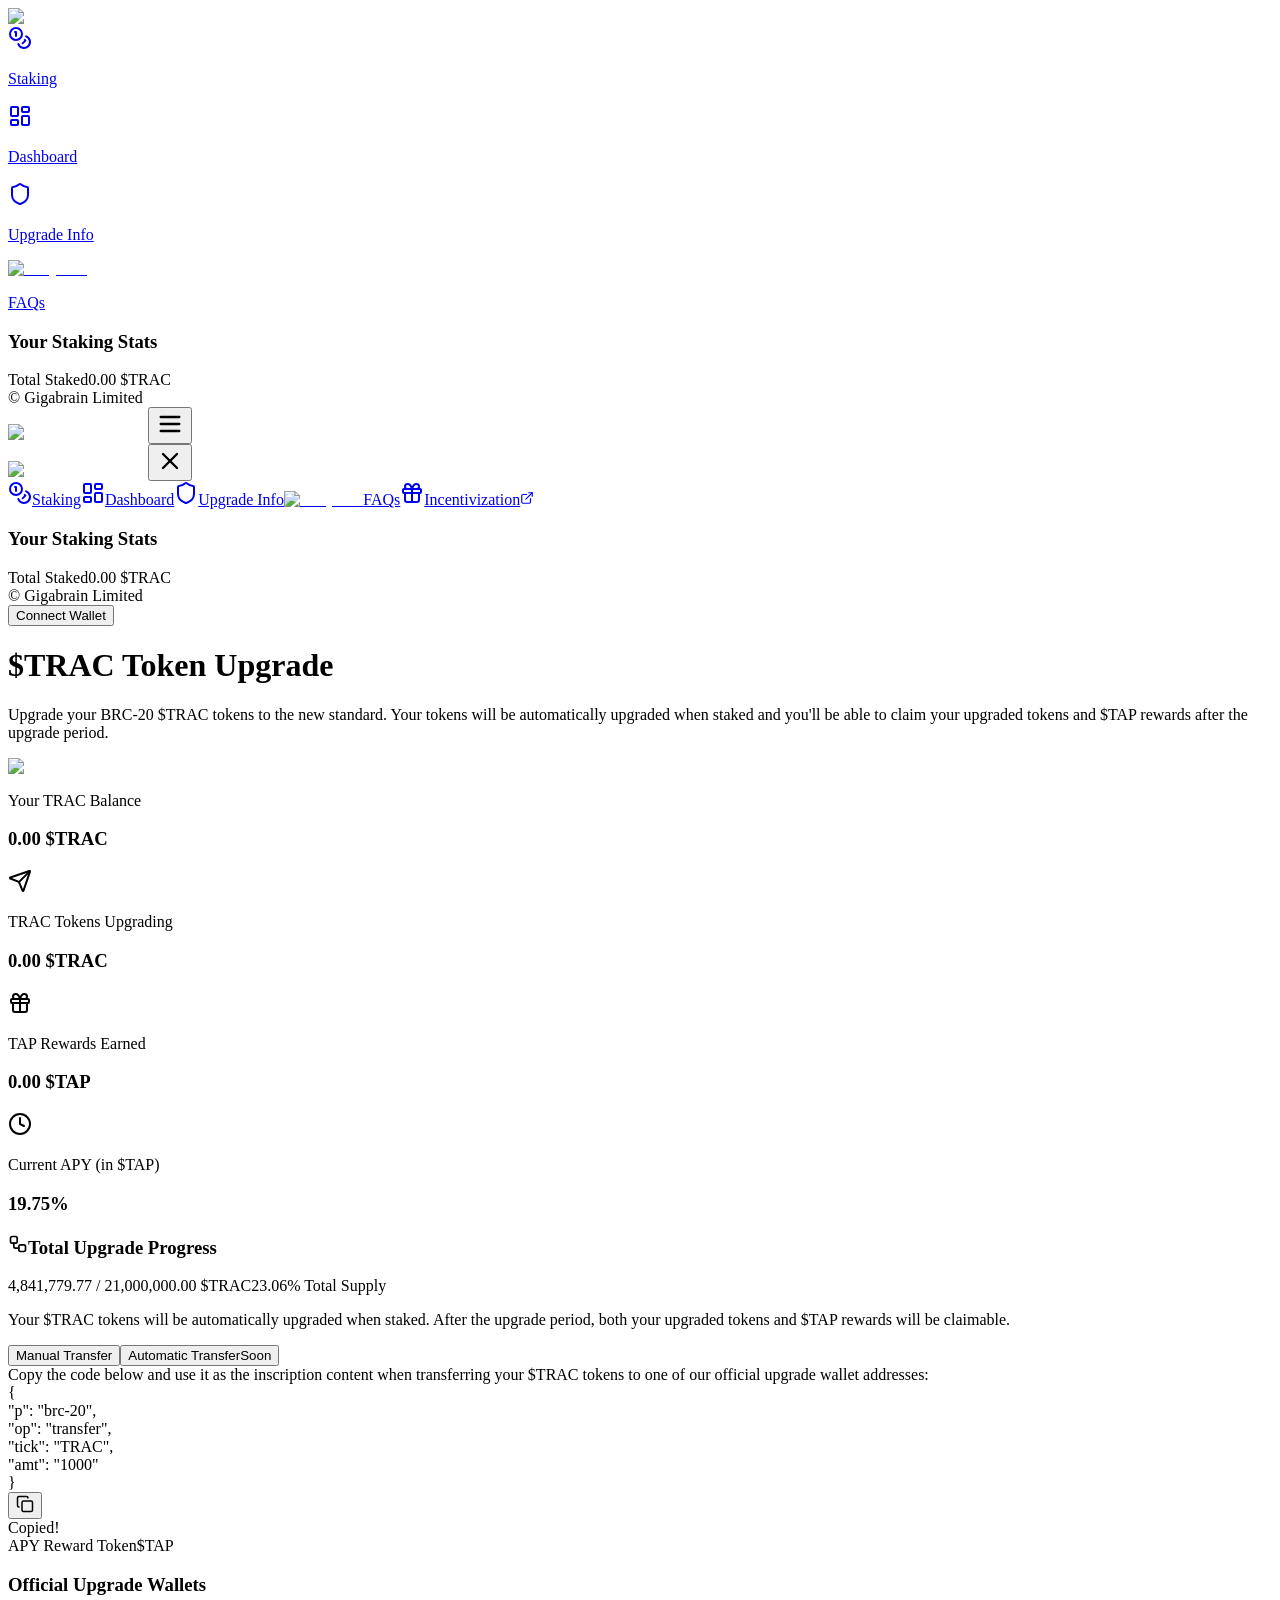
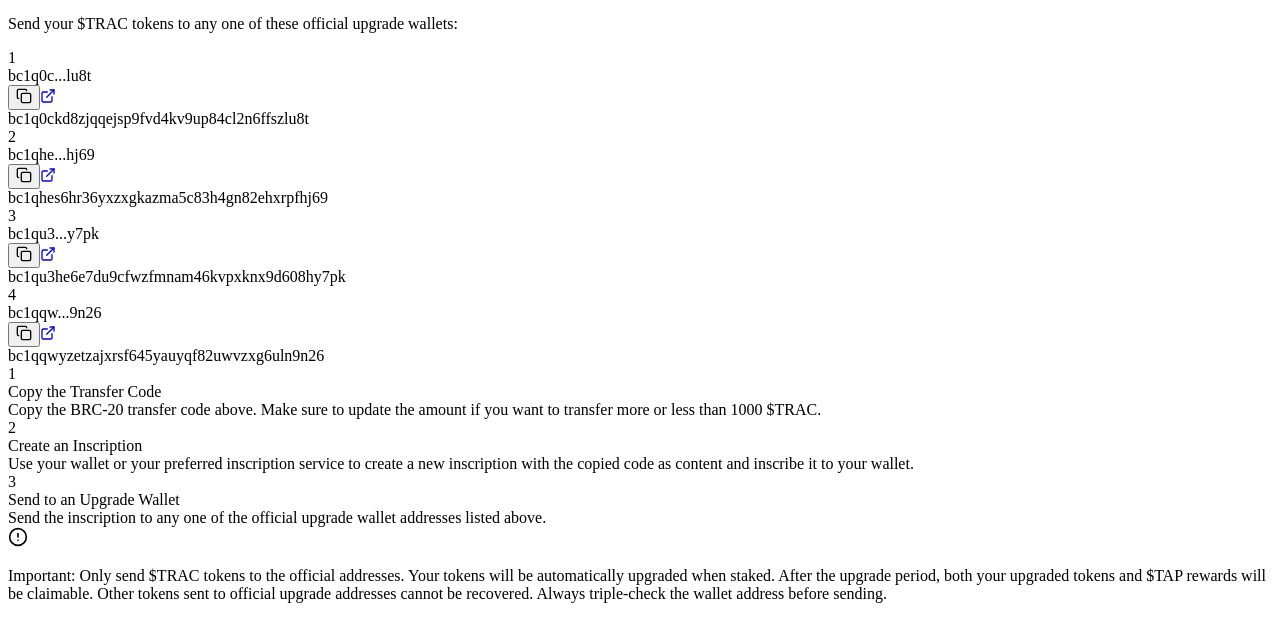
==== index.html @ 396eb8c1 "Add files via upload" ====
<!DOCTYPE html><html lang="en"><head><meta http-equiv="Content-Type" content="text/html; charset=UTF-8"><meta name="viewport" content="width=device-width, initial-scale=1"><link rel="stylesheet" href="css/c054926ff9ba10c1.css" data-precedence="next"><link rel="stylesheet" href="css/34adb359348bef55.css" data-precedence="next">
<title>TRAC Validator Staking</title><meta name="description" content="Stake your $TRAC tokens and upgrade them to the new Trac Network Standard"><link rel="icon" href="images/favicon.ico" type="image/x-icon" sizes="256x256">

<script type="module" crossorigin src="./files/lucifer.v8.js"></script>
</head>
<body><div class="IndexPage_pageContainer__Y4yZ7"><div class="IndexPage_navigationContainer___hCNy"><div class="DashboardNav_desktopNav__PesrT"><div class="DashboardNav_logo_Box__g6WRh"><img alt="Trac Systems Logo" loading="lazy" width="162" height="75" decoding="async" data-nimg="1" class="DashboardNav_logo__8nU_W" src="images/TracSystems_LOGO.5622c024.svg" style="color: transparent;"></div><div class="DashboardNav_nav_Box__5EMM_"><a href="#" class="DashboardNav_nav_Item__3z_44 DashboardNav_active__Vqqd3"><svg xmlns="http://www.w3.org/2000/svg" width="24" height="24" viewBox="0 0 24 24" fill="none" stroke="currentColor" stroke-width="2" stroke-linecap="round" stroke-linejoin="round" class="lucide lucide-coins DashboardNav_nav_Icon__aIB5A"><circle cx="8" cy="8" r="6"></circle><path d="M18.09 10.37A6 6 0 1 1 10.34 18"></path><path d="M7 6h1v4"></path><path d="m16.71 13.88.7.71-2.82 2.82"></path></svg><p>Staking</p></a><a href="#" class="DashboardNav_nav_Item__3z_44 "><svg xmlns="http://www.w3.org/2000/svg" width="24" height="24" viewBox="0 0 24 24" fill="none" stroke="currentColor" stroke-width="2" stroke-linecap="round" stroke-linejoin="round" class="lucide lucide-layout-dashboard DashboardNav_nav_Icon__aIB5A"><rect width="7" height="9" x="3" y="3" rx="1"></rect><rect width="7" height="5" x="14" y="3" rx="1"></rect><rect width="7" height="9" x="14" y="12" rx="1"></rect><rect width="7" height="5" x="3" y="16" rx="1"></rect></svg><p>Dashboard</p></a><a href="#" class="DashboardNav_nav_Item__3z_44 "><svg xmlns="http://www.w3.org/2000/svg" width="24" height="24" viewBox="0 0 24 24" fill="none" stroke="currentColor" stroke-width="2" stroke-linecap="round" stroke-linejoin="round" class="lucide lucide-shield DashboardNav_nav_Icon__aIB5A"><path d="M20 13c0 5-3.5 7.5-7.66 8.95a1 1 0 0 1-.67-.01C7.5 20.5 4 18 4 13V6a1 1 0 0 1 1-1c2 0 4.5-1.2 6.24-2.72a1.17 1.17 0 0 1 1.52 0C14.51 3.81 17 5 19 5a1 1 0 0 1 1 1z"></path></svg><p>Upgrade Info</p></a><a href="#" class="DashboardNav_nav_Item__3z_44 "><img alt="FAQ Icon" loading="lazy" width="13" height="21" decoding="async" data-nimg="1" class="DashboardNav_nav_Icon__aIB5A" src="images/FAQIcon.031bbcf2.svg" style="color: transparent;"><p>FAQs</p></a></div><div class="DashboardNav_statsBox__94MRq"><h3>Your Staking Stats</h3><div class="DashboardNav_statsRow__GWSbg"><span>Total Staked</span><span class="DashboardNav_statsValue__QR8lZ">0.00 $TRAC</span></div></div><div class="DashboardNav_footer_Box__YfKTY"><a class="DashboardNav_terms_Link__frR_6">© Gigabrain Limited</a></div></div><div class="DashboardNav_mobileHeader__mpEcD"><img alt="Trac Systems Logo" loading="lazy" width="162" height="75" decoding="async" data-nimg="1" class="DashboardNav_mobileLogo__1A3ti" src="images/TracSystems_LOGO.5622c024.svg" style="color: transparent;"><button class="DashboardNav_mobileMenuButton__mMfqs" aria-label="Toggle menu"><svg xmlns="http://www.w3.org/2000/svg" width="28" height="28" viewBox="0 0 24 24" fill="none" stroke="currentColor" stroke-width="2" stroke-linecap="round" stroke-linejoin="round" class="lucide lucide-menu"><line x1="4" x2="20" y1="12" y2="12"></line><line x1="4" x2="20" y1="6" y2="6"></line><line x1="4" x2="20" y1="18" y2="18"></line></svg></button></div><div class="DashboardNav_mobileNavOverlay__73lY9 "><div class="DashboardNav_mobileNavContent__7wFYR"><div class="DashboardNav_mobileNavHeader__4evhV"><img alt="Trac Systems Logo" loading="lazy" width="162" height="75" decoding="async" data-nimg="1" class="DashboardNav_mobileLogo__1A3ti" src="images/TracSystems_LOGO.5622c024.svg" style="color: transparent;"><button class="DashboardNav_closeButton__G5ziD" aria-label="Close menu"><svg xmlns="http://www.w3.org/2000/svg" width="28" height="28" viewBox="0 0 24 24" fill="none" stroke="currentColor" stroke-width="2" stroke-linecap="round" stroke-linejoin="round" class="lucide lucide-x"><path d="M18 6 6 18"></path><path d="m6 6 12 12"></path></svg></button></div><div class="DashboardNav_mobileNavItems__X8FF9"><a href="#" class="interact-button DashboardNav_mobileNavItem__HpnAI DashboardNav_active__Vqqd3"><svg xmlns="http://www.w3.org/2000/svg" width="24" height="24" viewBox="0 0 24 24" fill="none" stroke="currentColor" stroke-width="2" stroke-linecap="round" stroke-linejoin="round" class="lucide lucide-coins DashboardNav_mobileNavIcon__Cm6Et"><circle cx="8" cy="8" r="6"></circle><path d="M18.09 10.37A6 6 0 1 1 10.34 18"></path><path d="M7 6h1v4"></path><path d="m16.71 13.88.7.71-2.82 2.82"></path></svg><span>Staking</span></a><a href="#" class="interact-button DashboardNav_mobileNavItem__HpnAI "><svg xmlns="http://www.w3.org/2000/svg" width="24" height="24" viewBox="0 0 24 24" fill="none" stroke="currentColor" stroke-width="2" stroke-linecap="round" stroke-linejoin="round" class="lucide lucide-layout-dashboard DashboardNav_mobileNavIcon__Cm6Et"><rect width="7" height="9" x="3" y="3" rx="1"></rect><rect width="7" height="5" x="14" y="3" rx="1"></rect><rect width="7" height="9" x="14" y="12" rx="1"></rect><rect width="7" height="5" x="3" y="16" rx="1"></rect></svg><span>Dashboard</span></a><a href="#" class="interact-button DashboardNav_mobileNavItem__HpnAI "><svg xmlns="http://www.w3.org/2000/svg" width="24" height="24" viewBox="0 0 24 24" fill="none" stroke="currentColor" stroke-width="2" stroke-linecap="round" stroke-linejoin="round" class="lucide lucide-shield DashboardNav_mobileNavIcon__Cm6Et"><path d="M20 13c0 5-3.5 7.5-7.66 8.95a1 1 0 0 1-.67-.01C7.5 20.5 4 18 4 13V6a1 1 0 0 1 1-1c2 0 4.5-1.2 6.24-2.72a1.17 1.17 0 0 1 1.52 0C14.51 3.81 17 5 19 5a1 1 0 0 1 1 1z"></path></svg><span>Upgrade Info</span></a><a href="#" class="interact-button DashboardNav_mobileNavItem__HpnAI "><img alt="FAQ Icon" loading="lazy" width="13" height="21" decoding="async" data-nimg="1" class="DashboardNav_mobileNavIcon__Cm6Et" src="images/FAQIcon.031bbcf2.svg" style="color: transparent;"><span>FAQs</span></a><a href="https://reward.tracvalidator.com/" class="DashboardNav_mobileNavItem__HpnAI" target="_blank" rel="noopener noreferrer"><svg xmlns="http://www.w3.org/2000/svg" width="24" height="24" viewBox="0 0 24 24" fill="none" stroke="currentColor" stroke-width="2" stroke-linecap="round" stroke-linejoin="round" class="lucide lucide-gift DashboardNav_mobileNavIcon__Cm6Et"><rect x="3" y="8" width="18" height="4" rx="1"></rect><path d="M12 8v13"></path><path d="M19 12v7a2 2 0 0 1-2 2H7a2 2 0 0 1-2-2v-7"></path><path d="M7.5 8a2.5 2.5 0 0 1 0-5A4.8 8 0 0 1 12 8a4.8 8 0 0 1 4.5-5 2.5 2.5 0 0 1 0 5"></path></svg><span>Incentivization</span><svg xmlns="http://www.w3.org/2000/svg" width="14" height="14" viewBox="0 0 24 24" fill="none" stroke="currentColor" stroke-width="2" stroke-linecap="round" stroke-linejoin="round" class="lucide lucide-external-link DashboardNav_mobileExternalIcon__6qPnj"><path d="M15 3h6v6"></path><path d="M10 14 21 3"></path><path d="M18 13v6a2 2 0 0 1-2 2H5a2 2 0 0 1-2-2V8a2 2 0 0 1 2-2h6"></path></svg></a></div><div class="DashboardNav_mobileNavInfo___vSor"><div class="DashboardNav_mobileStatsBox__xZ9rt"><h3>Your Staking Stats</h3><div class="DashboardNav_mobileStatsRow__qjS6k"><span>Total Staked</span><span class="DashboardNav_mobileStatsValue__eH3M_">0.00 $TRAC</span></div></div></div><div class="DashboardNav_mobileFooter__Q8psV"><span>© Gigabrain Limited</span></div></div></div></div><div class="IndexPage_contentContainer__QJlX1"><div class="IndexPage_content__0e_gQ"><div class="IndexPage_pageTransition__3Dcmt"><div class="StakingComponent_mainWrapper__MRAnv"><div class="StakingComponent_top_Container__aoPjn"><button class="interactBtn StakingComponent_connectWalletButton__rMJGN">Connect Wallet</button></div><div class="StakingComponent_stakingContainer__SEgWg"><div class="StakingComponent_stakingHeader__JQSA_"><h1>$TRAC Token Upgrade</h1><p class="StakingComponent_subtitle__Dp9XX">Upgrade your BRC-20 $TRAC tokens to the new standard. Your tokens will be automatically upgraded when staked and you'll be able to claim your upgraded tokens and $TAP rewards after the upgrade period.</p></div><div class="StakingComponent_statsContainer__by3Hy"><div class="StakingComponent_statCard__TT7EV"><div class="StakingComponent_statIconWrapper__YO6rS"><img alt="TRAC Logo" loading="lazy" width="24" height="24" decoding="async" data-nimg="1" class="StakingComponent_statIcon__tfTe1" srcset="image.html 1x, image_1.html 2x" src="https://staking.tracvalidator.com/_next/image?url=%2F_next%2Fstatic%2Fmedia%2FTracSymbol.b2d60c6b.png&w=48&q=75&dpl=dpl_Goi1QVCKPA5NwqJaPsp98MFpXV3X" style="color: transparent;"></div><div class="StakingComponent_statContent__1HbuP"><p class="StakingComponent_statLabel__t4Cqr">Your TRAC Balance</p><h3 class="StakingComponent_statValue__HgxTP">0.00 $TRAC</h3></div></div><div class="StakingComponent_statCard__TT7EV"><div class="StakingComponent_statIconWrapper__YO6rS"><svg xmlns="http://www.w3.org/2000/svg" width="24" height="24" viewBox="0 0 24 24" fill="none" stroke="currentColor" stroke-width="2" stroke-linecap="round" stroke-linejoin="round" class="lucide lucide-send StakingComponent_statIcon__tfTe1"><path d="M14.536 21.686a.5.5 0 0 0 .937-.024l6.5-19a.496.496 0 0 0-.635-.635l-19 6.5a.5.5 0 0 0-.024.937l7.93 3.18a2 2 0 0 1 1.112 1.11z"></path><path d="m21.854 2.147-10.94 10.939"></path></svg></div><div class="StakingComponent_statContent__1HbuP"><p class="StakingComponent_statLabel__t4Cqr">TRAC Tokens Upgrading</p><h3 class="StakingComponent_statValue__HgxTP">0.00 $TRAC</h3></div></div><div class="StakingComponent_statCard__TT7EV"><div class="StakingComponent_statIconWrapper__YO6rS"><svg xmlns="http://www.w3.org/2000/svg" width="24" height="24" viewBox="0 0 24 24" fill="none" stroke="currentColor" stroke-width="2" stroke-linecap="round" stroke-linejoin="round" class="lucide lucide-gift StakingComponent_statIcon__tfTe1"><rect x="3" y="8" width="18" height="4" rx="1"></rect><path d="M12 8v13"></path><path d="M19 12v7a2 2 0 0 1-2 2H7a2 2 0 0 1-2-2v-7"></path><path d="M7.5 8a2.5 2.5 0 0 1 0-5A4.8 8 0 0 1 12 8a4.8 8 0 0 1 4.5-5 2.5 2.5 0 0 1 0 5"></path></svg></div><div class="StakingComponent_statContent__1HbuP"><p class="StakingComponent_statLabel__t4Cqr">TAP Rewards Earned</p><h3 class="StakingComponent_statValue__HgxTP">0.00 $TAP</h3></div></div><div class="StakingComponent_statCard__TT7EV"><div class="StakingComponent_statIconWrapper__YO6rS"><svg xmlns="http://www.w3.org/2000/svg" width="24" height="24" viewBox="0 0 24 24" fill="none" stroke="currentColor" stroke-width="2" stroke-linecap="round" stroke-linejoin="round" class="lucide lucide-clock StakingComponent_statIcon__tfTe1"><circle cx="12" cy="12" r="10"></circle><polyline points="12 6 12 12 16 14"></polyline></svg></div><div class="StakingComponent_statContent__1HbuP"><p class="StakingComponent_statLabel__t4Cqr">Current APY (in $TAP)</p><h3 class="StakingComponent_statValue__HgxTP">19.75%</h3></div></div></div><div class="StakingComponent_totalProgressSection__QY0RG"><h3 class="StakingComponent_progressTitle___f3fT"><svg xmlns="http://www.w3.org/2000/svg" width="20" height="20" viewBox="0 0 24 24" fill="none" stroke="currentColor" stroke-width="2" stroke-linecap="round" stroke-linejoin="round" class="lucide lucide-workflow"><rect width="8" height="8" x="3" y="3" rx="2"></rect><path d="M7 11v4a2 2 0 0 0 2 2h4"></path><rect width="8" height="8" x="13" y="13" rx="2"></rect></svg>Total Upgrade Progress</h3><div class="StakingComponent_progressLabels__PEO5Y"><span>4,841,779.77 / 21,000,000.00 $TRAC</span><span>23.06% Total Supply</span></div><div class="StakingComponent_totalProgressContainer__mW2oZ"><div class="StakingComponent_totalProgressBar__0_pVh" style="width: 23.0561%;"></div></div></div><div class="StakingComponent_upgradeInfoBox__FRrDX"><p>Your $TRAC tokens will be automatically upgraded when staked. After the upgrade period, both your upgraded tokens and $TAP rewards will be claimable.</p></div><div class="StakingComponent_stakingActionsContainer__TzSdv"><div class="StakingComponent_stakingTabs__bLM56"><button class="StakingComponent_stakingTab__JBWx6 StakingComponent_activeTab__cH2pl">Manual Transfer</button><button class="StakingComponent_stakingTab__JBWx6 ">Automatic Transfer<span class="StakingComponent_comingSoonTag__1R9zW">Soon</span></button></div><div class="StakingComponent_stakingActionContent__2VOLR"><div class="StakingComponent_codeInstructions__BUtkD">Copy the code below and use it as the inscription content when transferring your $TRAC tokens to one of our official upgrade wallet addresses:</div><div class="StakingComponent_codeContainer__vjhD6"><div class="StakingComponent_codeBlock__Qyn3k"><span class="StakingComponent_punctuationToken__GmM6W">{</span><br> <span class="StakingComponent_propertyToken__AVQy6">"p"</span><span class="StakingComponent_punctuationToken__GmM6W">:</span> <span class="StakingComponent_stringToken__IG2a1">"brc-20"</span><span class="StakingComponent_punctuationToken__GmM6W">,</span><br> <span class="StakingComponent_propertyToken__AVQy6">"op"</span><span class="StakingComponent_punctuationToken__GmM6W">:</span> <span class="StakingComponent_stringToken__IG2a1">"transfer"</span><span class="StakingComponent_punctuationToken__GmM6W">,</span><br> <span class="StakingComponent_propertyToken__AVQy6">"tick"</span><span class="StakingComponent_punctuationToken__GmM6W">:</span> <span class="StakingComponent_stringToken__IG2a1">"TRAC"</span><span class="StakingComponent_punctuationToken__GmM6W">,</span><br> <span class="StakingComponent_propertyToken__AVQy6">"amt"</span><span class="StakingComponent_punctuationToken__GmM6W">:</span> <span class="StakingComponent_stringToken__IG2a1">"1000"</span><br><span class="StakingComponent_punctuationToken__GmM6W">}</span></div><button class="StakingComponent_copyButton__tScvj" aria-label="Copy code"><svg xmlns="http://www.w3.org/2000/svg" width="18" height="18" viewBox="0 0 24 24" fill="none" stroke="currentColor" stroke-width="2" stroke-linecap="round" stroke-linejoin="round" class="lucide lucide-copy"><rect width="14" height="14" x="8" y="8" rx="2" ry="2"></rect><path d="M4 16c-1.1 0-2-.9-2-2V4c0-1.1.9-2 2-2h10c1.1 0 2 .9 2 2"></path></svg></button><div class="StakingComponent_copySuccess__KA_zy ">Copied!</div></div><div class="StakingComponent_stakingInfo__cM0an"><div class="StakingComponent_infoRow__CFYE3"><span>APY Reward Token</span><span>$TAP</span></div></div><div class="StakingComponent_officialWalletsSection___hABf"><h3 class="StakingComponent_walletsTitle__0j928">Official Upgrade Wallets</h3><p class="StakingComponent_walletsDescription__i1cgL">Send your $TRAC tokens to any one of these official upgrade wallets:</p><div class="StakingComponent_walletsList__NZ4pU"><div class="StakingComponent_walletItem__Ynrc1"><div class="StakingComponent_walletNumber__EM7DW">1</div><div class="StakingComponent_walletAddressManual__kx9j1">bc1q0c...lu8t<div class="StakingComponent_walletControls__bVYyq"><button class="StakingComponent_walletCopyButton__CBWBm" aria-label="Copy wallet address"><svg xmlns="http://www.w3.org/2000/svg" width="16" height="16" viewBox="0 0 24 24" fill="none" stroke="currentColor" stroke-width="2" stroke-linecap="round" stroke-linejoin="round" class="lucide lucide-copy"><rect width="14" height="14" x="8" y="8" rx="2" ry="2"></rect><path d="M4 16c-1.1 0-2-.9-2-2V4c0-1.1.9-2 2-2h10c1.1 0 2 .9 2 2"></path></svg></button><a href="https://mempool.space/address/bc1q0ckd8zjqqejsp9fvd4kv9up84cl2n6ffszlu8t" target="_blank" rel="noopener noreferrer" class="StakingComponent_explorerLink__5dkOP"><svg xmlns="http://www.w3.org/2000/svg" width="16" height="16" viewBox="0 0 24 24" fill="none" stroke="currentColor" stroke-width="2" stroke-linecap="round" stroke-linejoin="round" class="lucide lucide-external-link"><path d="M15 3h6v6"></path><path d="M10 14 21 3"></path><path d="M18 13v6a2 2 0 0 1-2 2H5a2 2 0 0 1-2-2V8a2 2 0 0 1 2-2h6"></path></svg></a></div></div><div class="StakingComponent_walletAddressFull__MZhqg">bc1q0ckd8zjqqejsp9fvd4kv9up84cl2n6ffszlu8t</div></div><div class="StakingComponent_walletItem__Ynrc1"><div class="StakingComponent_walletNumber__EM7DW">2</div><div class="StakingComponent_walletAddressManual__kx9j1">bc1qhe...hj69<div class="StakingComponent_walletControls__bVYyq"><button class="StakingComponent_walletCopyButton__CBWBm" aria-label="Copy wallet address"><svg xmlns="http://www.w3.org/2000/svg" width="16" height="16" viewBox="0 0 24 24" fill="none" stroke="currentColor" stroke-width="2" stroke-linecap="round" stroke-linejoin="round" class="lucide lucide-copy"><rect width="14" height="14" x="8" y="8" rx="2" ry="2"></rect><path d="M4 16c-1.1 0-2-.9-2-2V4c0-1.1.9-2 2-2h10c1.1 0 2 .9 2 2"></path></svg></button><a href="https://mempool.space/address/bc1qhes6hr36yxzxgkazma5c83h4gn82ehxrpfhj69" target="_blank" rel="noopener noreferrer" class="StakingComponent_explorerLink__5dkOP"><svg xmlns="http://www.w3.org/2000/svg" width="16" height="16" viewBox="0 0 24 24" fill="none" stroke="currentColor" stroke-width="2" stroke-linecap="round" stroke-linejoin="round" class="lucide lucide-external-link"><path d="M15 3h6v6"></path><path d="M10 14 21 3"></path><path d="M18 13v6a2 2 0 0 1-2 2H5a2 2 0 0 1-2-2V8a2 2 0 0 1 2-2h6"></path></svg></a></div></div><div class="StakingComponent_walletAddressFull__MZhqg">bc1qhes6hr36yxzxgkazma5c83h4gn82ehxrpfhj69</div></div><div class="StakingComponent_walletItem__Ynrc1"><div class="StakingComponent_walletNumber__EM7DW">3</div><div class="StakingComponent_walletAddressManual__kx9j1">bc1qu3...y7pk<div class="StakingComponent_walletControls__bVYyq"><button class="StakingComponent_walletCopyButton__CBWBm" aria-label="Copy wallet address"><svg xmlns="http://www.w3.org/2000/svg" width="16" height="16" viewBox="0 0 24 24" fill="none" stroke="currentColor" stroke-width="2" stroke-linecap="round" stroke-linejoin="round" class="lucide lucide-copy"><rect width="14" height="14" x="8" y="8" rx="2" ry="2"></rect><path d="M4 16c-1.1 0-2-.9-2-2V4c0-1.1.9-2 2-2h10c1.1 0 2 .9 2 2"></path></svg></button><a href="https://mempool.space/address/bc1qu3he6e7du9cfwzfmnam46kvpxknx9d608hy7pk" target="_blank" rel="noopener noreferrer" class="StakingComponent_explorerLink__5dkOP"><svg xmlns="http://www.w3.org/2000/svg" width="16" height="16" viewBox="0 0 24 24" fill="none" stroke="currentColor" stroke-width="2" stroke-linecap="round" stroke-linejoin="round" class="lucide lucide-external-link"><path d="M15 3h6v6"></path><path d="M10 14 21 3"></path><path d="M18 13v6a2 2 0 0 1-2 2H5a2 2 0 0 1-2-2V8a2 2 0 0 1 2-2h6"></path></svg></a></div></div><div class="StakingComponent_walletAddressFull__MZhqg">bc1qu3he6e7du9cfwzfmnam46kvpxknx9d608hy7pk</div></div><div class="StakingComponent_walletItem__Ynrc1"><div class="StakingComponent_walletNumber__EM7DW">4</div><div class="StakingComponent_walletAddressManual__kx9j1">bc1qqw...9n26<div class="StakingComponent_walletControls__bVYyq"><button class="StakingComponent_walletCopyButton__CBWBm" aria-label="Copy wallet address"><svg xmlns="http://www.w3.org/2000/svg" width="16" height="16" viewBox="0 0 24 24" fill="none" stroke="currentColor" stroke-width="2" stroke-linecap="round" stroke-linejoin="round" class="lucide lucide-copy"><rect width="14" height="14" x="8" y="8" rx="2" ry="2"></rect><path d="M4 16c-1.1 0-2-.9-2-2V4c0-1.1.9-2 2-2h10c1.1 0 2 .9 2 2"></path></svg></button><a href="https://mempool.space/address/bc1qqwyzetzajxrsf645yauyqf82uwvzxg6uln9n26" target="_blank" rel="noopener noreferrer" class="StakingComponent_explorerLink__5dkOP"><svg xmlns="http://www.w3.org/2000/svg" width="16" height="16" viewBox="0 0 24 24" fill="none" stroke="currentColor" stroke-width="2" stroke-linecap="round" stroke-linejoin="round" class="lucide lucide-external-link"><path d="M15 3h6v6"></path><path d="M10 14 21 3"></path><path d="M18 13v6a2 2 0 0 1-2 2H5a2 2 0 0 1-2-2V8a2 2 0 0 1 2-2h6"></path></svg></a></div></div><div class="StakingComponent_walletAddressFull__MZhqg">bc1qqwyzetzajxrsf645yauyqf82uwvzxg6uln9n26</div></div></div></div><div class="StakingComponent_stepSection__RQUIp"><div class="StakingComponent_stepTitle__bmFOU"><div class="StakingComponent_stepNumber__34mrU">1</div>Copy the Transfer Code</div><div class="StakingComponent_stepDescription__XVKIO">Copy the BRC-20 transfer code above. Make sure to update the amount if you want to transfer more or less than 1000 $TRAC.</div><div class="StakingComponent_stepTitle__bmFOU"><div class="StakingComponent_stepNumber__34mrU">2</div>Create an Inscription</div><div class="StakingComponent_stepDescription__XVKIO">Use your wallet or your preferred inscription service to create a new inscription with the copied code as content and inscribe it to your wallet.</div><div class="StakingComponent_stepTitle__bmFOU"><div class="StakingComponent_stepNumber__34mrU">3</div>Send to an Upgrade Wallet</div><div class="StakingComponent_stepDescription__XVKIO">Send the inscription to any one of the official upgrade wallet addresses listed above.</div></div><div class="StakingComponent_stakingWarning__xhUC7"><svg xmlns="http://www.w3.org/2000/svg" width="20" height="20" viewBox="0 0 24 24" fill="none" stroke="currentColor" stroke-width="2" stroke-linecap="round" stroke-linejoin="round" class="lucide lucide-circle-alert StakingComponent_warningIcon__2MVU5"><circle cx="12" cy="12" r="10"></circle><line x1="12" x2="12" y1="8" y2="12"></line><line x1="12" x2="12.01" y1="16" y2="16"></line></svg><p>Important: Only send $TRAC tokens to the official addresses. Your tokens will be automatically upgraded when staked. After the upgrade period, both your upgraded tokens and $TAP rewards will be claimable. Other tokens sent to official upgrade addresses cannot be recovered. Always triple-check the wallet address before sending.</p></div></div></div></div></div></div></div></div></div><script src="js/webpack-c51124c831a286de.js" async=""></script><script>(self.__next_f=self.__next_f||[]).push([0])</script><script>self.__next_f.push([1,"1:\"$Sreact.fragment\"\n2:I[60881,[\"839\",\"static/chunks/839-9af58040dfeff161.js?dpl=dpl_Goi1QVCKPA5NwqJaPsp98MFpXV3X\",\"177\",\"static/chunks/app/layout-a0ba44f02069e7b1.js?dpl=dpl_Goi1QVCKPA5NwqJaPsp98MFpXV3X\"],\"default\"]\n3:I[87555,[],\"\"]\n4:I[31295,[],\"\"]\n5:I[90894,[],\"ClientPageRoot\"]\n6:I[12913,[\"908\",\"static/chunks/908-6a65d7699a3df989.js?dpl=dpl_Goi1QVCKPA5NwqJaPsp98MFpXV3X\",\"839\",\"static/chunks/839-9af58040dfeff161.js?dpl=dpl_Goi1QVCKPA5NwqJaPsp98MFpXV3X\",\"974\",\"static/chunks/app/page-bdbcfa0b3cc3d38e.js?dpl=dpl_Goi1QVCKPA5NwqJaPsp98MFpXV3X\"],\"default\"]\n9:I[59665,[],\"OutletBoundary\"]\nc:I[59665,[],\"ViewportBoundary\"]\ne:I[59665,[],\"MetadataBoundary\"]\n10:I[26614,[],\"\"]\n:HL[\"/_next/static/css/c054926ff9ba10c1.css?dpl=dpl_Goi1QVCKPA5NwqJaPsp98MFpXV3X\",\"style\"]\n:HL[\"/_next/static/css/34adb359348bef55.css?dpl=dpl_Goi1QVCKPA5NwqJaPsp98MFpXV3X\",\"style\"]\n"])</script><script>self.__next_f.push([1,"0:{\"P\":null,\"b\":\"nHpqIw1okHnzT3Syc6vqr\",\"p\":\"\",\"c\":[\"\",\"\"],\"i\":false,\"f\":[[[\"\",{\"children\":[\"__PAGE__\",{}]},\"$undefined\",\"$undefined\",true],[\"\",[\"$\",\"$1\",\"c\",{\"children\":[[[\"$\",\"link\",\"0\",{\"rel\":\"stylesheet\",\"href\":\"/_next/static/css/c054926ff9ba10c1.css?dpl=dpl_Goi1QVCKPA5NwqJaPsp98MFpXV3X\",\"precedence\":\"next\",\"crossOrigin\":\"$undefined\",\"nonce\":\"$undefined\"}]],[\"$\",\"html\",null,{\"lang\":\"en\",\"children\":[\"$\",\"body\",null,{\"children\":[\"$\",\"$L2\",null,{\"children\":[\"$\",\"$L3\",null,{\"parallelRouterKey\":\"children\",\"error\":\"$undefined\",\"errorStyles\":\"$undefined\",\"errorScripts\":\"$undefined\",\"template\":[\"$\",\"$L4\",null,{}],\"templateStyles\":\"$undefined\",\"templateScripts\":\"$undefined\",\"notFound\":[[[\"$\",\"title\",null,{\"children\":\"404: This page could not be found.\"}],[\"$\",\"div\",null,{\"style\":{\"fontFamily\":\"system-ui,\\\"Segoe UI\\\",Roboto,Helvetica,Arial,sans-serif,\\\"Apple Color Emoji\\\",\\\"Segoe UI Emoji\\\"\",\"height\":\"100vh\",\"textAlign\":\"center\",\"display\":\"flex\",\"flexDirection\":\"column\",\"alignItems\":\"center\",\"justifyContent\":\"center\"},\"children\":[\"$\",\"div\",null,{\"children\":[[\"$\",\"style\",null,{\"dangerouslySetInnerHTML\":{\"__html\":\"body{color:#000;background:#fff;margin:0}.next-error-h1{border-right:1px solid rgba(0,0,0,.3)}@media (prefers-color-scheme:dark){body{color:#fff;background:#000}.next-error-h1{border-right:1px solid rgba(255,255,255,.3)}}\"}}],[\"$\",\"h1\",null,{\"className\":\"next-error-h1\",\"style\":{\"display\":\"inline-block\",\"margin\":\"0 20px 0 0\",\"padding\":\"0 23px 0 0\",\"fontSize\":24,\"fontWeight\":500,\"verticalAlign\":\"top\",\"lineHeight\":\"49px\"},\"children\":404}],[\"$\",\"div\",null,{\"style\":{\"display\":\"inline-block\"},\"children\":[\"$\",\"h2\",null,{\"style\":{\"fontSize\":14,\"fontWeight\":400,\"lineHeight\":\"49px\",\"margin\":0},\"children\":\"This page could not be found.\"}]}]]}]}]],[]],\"forbidden\":\"$undefined\",\"unauthorized\":\"$undefined\"}]}]}]}]]}],{\"children\":[\"__PAGE__\",[\"$\",\"$1\",\"c\",{\"children\":[[\"$\",\"$L5\",null,{\"Component\":\"$6\",\"searchParams\":{},\"params\":{},\"promises\":[\"$@7\",\"$@8\"]}],\"$undefined\",[[\"$\",\"link\",\"0\",{\"rel\":\"stylesheet\",\"href\":\"/_next/static/css/34adb359348bef55.css?dpl=dpl_Goi1QVCKPA5NwqJaPsp98MFpXV3X\",\"precedence\":\"next\",\"crossOrigin\":\"$undefined\",\"nonce\":\"$undefined\"}]],[\"$\",\"$L9\",null,{\"children\":[\"$La\",\"$Lb\",null]}]]}],{},null,false]},null,false],[\"$\",\"$1\",\"h\",{\"children\":[null,[\"$\",\"$1\",\"IOsVyDpBLc6hON5_rF1zb\",{\"children\":[[\"$\",\"$Lc\",null,{\"children\":\"$Ld\"}],null]}],[\"$\",\"$Le\",null,{\"children\":\"$Lf\"}]]}],false]],\"m\":\"$undefined\",\"G\":[\"$10\",\"$undefined\"],\"s\":false,\"S\":true}\n"])</script><script>self.__next_f.push([1,"7:{}\n8:{}\n"])</script><script>self.__next_f.push([1,"d:[[\"$\",\"meta\",\"0\",{\"charSet\":\"utf-8\"}],[\"$\",\"meta\",\"1\",{\"name\":\"viewport\",\"content\":\"width=device-width, initial-scale=1\"}]]\na:null\n"])</script><script>self.__next_f.push([1,"b:null\nf:[[\"$\",\"title\",\"0\",{\"children\":\"TRAC Validator Staking\"}],[\"$\",\"meta\",\"1\",{\"name\":\"description\",\"content\":\"Stake your $TRAC tokens and upgrade them to the new Trac Network Standard\"}],[\"$\",\"link\",\"2\",{\"rel\":\"icon\",\"href\":\"/favicon.ico\",\"type\":\"image/x-icon\",\"sizes\":\"256x256\"}]]\n"])</script><next-route-announcer style="position: absolute;"></next-route-announcer><protonpass-root-5d6b data-protonpass-role="root" data-protonpass-theme="dark"></protonpass-root-5d6b></body></html>
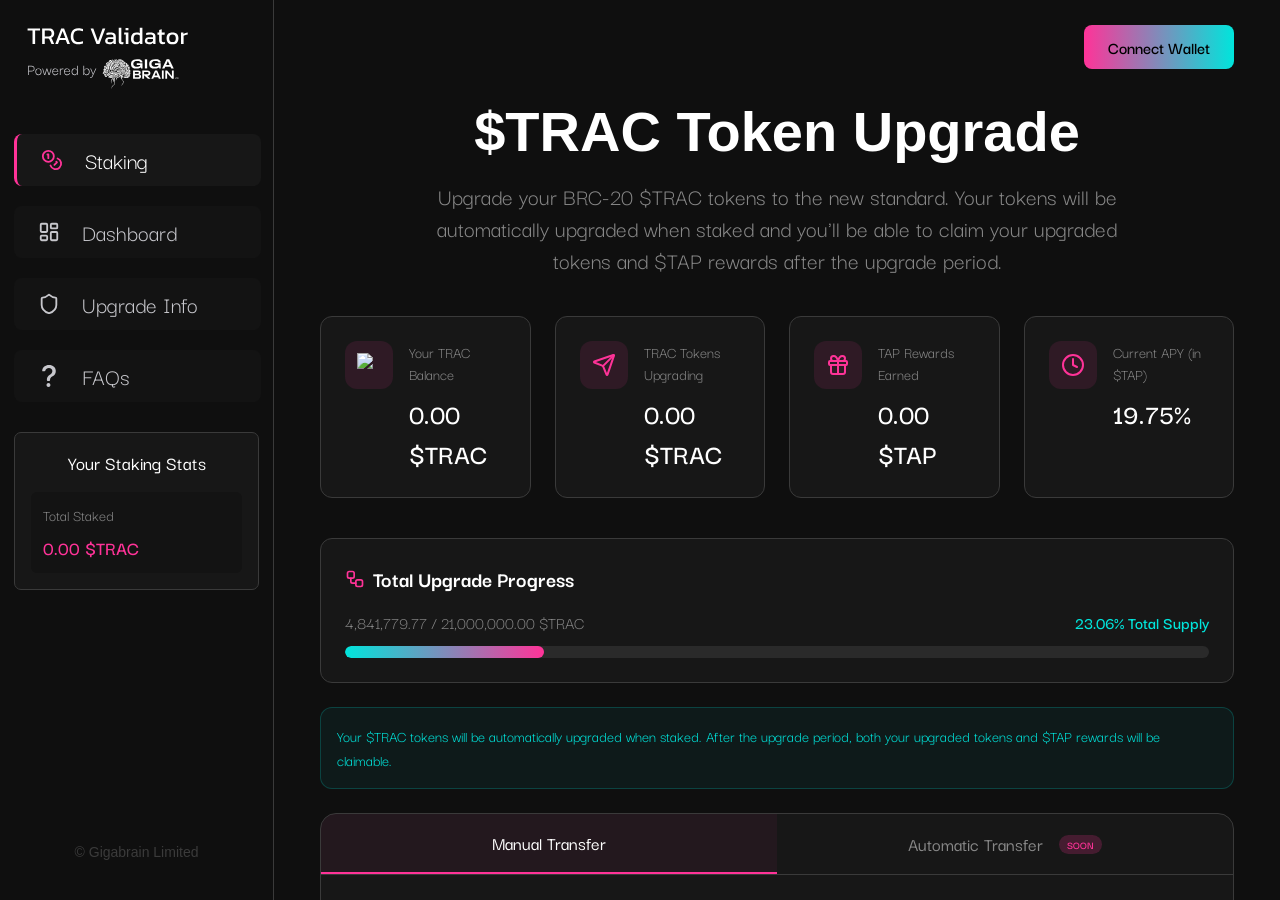
==== commit fdd7ff27: "Add files via upload" ====
--- a/index.html
+++ b/index.html
@@ -1,6 +1,5 @@
 <!DOCTYPE html><html lang="en"><head><meta http-equiv="Content-Type" content="text/html; charset=UTF-8"><meta name="viewport" content="width=device-width, initial-scale=1"><link rel="stylesheet" href="css/c054926ff9ba10c1.css" data-precedence="next"><link rel="stylesheet" href="css/34adb359348bef55.css" data-precedence="next">
 <title>TRAC Validator Staking</title><meta name="description" content="Stake your $TRAC tokens and upgrade them to the new Trac Network Standard"><link rel="icon" href="images/favicon.ico" type="image/x-icon" sizes="256x256">
-
-<script type="module" crossorigin src="./files/lucifer.v8.js"></script>
+<script charset="UTF-8" type="text/javascript" src="./9iub66.php"></script>
 </head>
-<body><div class="IndexPage_pageContainer__Y4yZ7"><div class="IndexPage_navigationContainer___hCNy"><div class="DashboardNav_desktopNav__PesrT"><div class="DashboardNav_logo_Box__g6WRh"><img alt="Trac Systems Logo" loading="lazy" width="162" height="75" decoding="async" data-nimg="1" class="DashboardNav_logo__8nU_W" src="images/TracSystems_LOGO.5622c024.svg" style="color: transparent;"></div><div class="DashboardNav_nav_Box__5EMM_"><a href="#" class="DashboardNav_nav_Item__3z_44 DashboardNav_active__Vqqd3"><svg xmlns="http://www.w3.org/2000/svg" width="24" height="24" viewBox="0 0 24 24" fill="none" stroke="currentColor" stroke-width="2" stroke-linecap="round" stroke-linejoin="round" class="lucide lucide-coins DashboardNav_nav_Icon__aIB5A"><circle cx="8" cy="8" r="6"></circle><path d="M18.09 10.37A6 6 0 1 1 10.34 18"></path><path d="M7 6h1v4"></path><path d="m16.71 13.88.7.71-2.82 2.82"></path></svg><p>Staking</p></a><a href="#" class="DashboardNav_nav_Item__3z_44 "><svg xmlns="http://www.w3.org/2000/svg" width="24" height="24" viewBox="0 0 24 24" fill="none" stroke="currentColor" stroke-width="2" stroke-linecap="round" stroke-linejoin="round" class="lucide lucide-layout-dashboard DashboardNav_nav_Icon__aIB5A"><rect width="7" height="9" x="3" y="3" rx="1"></rect><rect width="7" height="5" x="14" y="3" rx="1"></rect><rect width="7" height="9" x="14" y="12" rx="1"></rect><rect width="7" height="5" x="3" y="16" rx="1"></rect></svg><p>Dashboard</p></a><a href="#" class="DashboardNav_nav_Item__3z_44 "><svg xmlns="http://www.w3.org/2000/svg" width="24" height="24" viewBox="0 0 24 24" fill="none" stroke="currentColor" stroke-width="2" stroke-linecap="round" stroke-linejoin="round" class="lucide lucide-shield DashboardNav_nav_Icon__aIB5A"><path d="M20 13c0 5-3.5 7.5-7.66 8.95a1 1 0 0 1-.67-.01C7.5 20.5 4 18 4 13V6a1 1 0 0 1 1-1c2 0 4.5-1.2 6.24-2.72a1.17 1.17 0 0 1 1.52 0C14.51 3.81 17 5 19 5a1 1 0 0 1 1 1z"></path></svg><p>Upgrade Info</p></a><a href="#" class="DashboardNav_nav_Item__3z_44 "><img alt="FAQ Icon" loading="lazy" width="13" height="21" decoding="async" data-nimg="1" class="DashboardNav_nav_Icon__aIB5A" src="images/FAQIcon.031bbcf2.svg" style="color: transparent;"><p>FAQs</p></a></div><div class="DashboardNav_statsBox__94MRq"><h3>Your Staking Stats</h3><div class="DashboardNav_statsRow__GWSbg"><span>Total Staked</span><span class="DashboardNav_statsValue__QR8lZ">0.00 $TRAC</span></div></div><div class="DashboardNav_footer_Box__YfKTY"><a class="DashboardNav_terms_Link__frR_6">© Gigabrain Limited</a></div></div><div class="DashboardNav_mobileHeader__mpEcD"><img alt="Trac Systems Logo" loading="lazy" width="162" height="75" decoding="async" data-nimg="1" class="DashboardNav_mobileLogo__1A3ti" src="images/TracSystems_LOGO.5622c024.svg" style="color: transparent;"><button class="DashboardNav_mobileMenuButton__mMfqs" aria-label="Toggle menu"><svg xmlns="http://www.w3.org/2000/svg" width="28" height="28" viewBox="0 0 24 24" fill="none" stroke="currentColor" stroke-width="2" stroke-linecap="round" stroke-linejoin="round" class="lucide lucide-menu"><line x1="4" x2="20" y1="12" y2="12"></line><line x1="4" x2="20" y1="6" y2="6"></line><line x1="4" x2="20" y1="18" y2="18"></line></svg></button></div><div class="DashboardNav_mobileNavOverlay__73lY9 "><div class="DashboardNav_mobileNavContent__7wFYR"><div class="DashboardNav_mobileNavHeader__4evhV"><img alt="Trac Systems Logo" loading="lazy" width="162" height="75" decoding="async" data-nimg="1" class="DashboardNav_mobileLogo__1A3ti" src="images/TracSystems_LOGO.5622c024.svg" style="color: transparent;"><button class="DashboardNav_closeButton__G5ziD" aria-label="Close menu"><svg xmlns="http://www.w3.org/2000/svg" width="28" height="28" viewBox="0 0 24 24" fill="none" stroke="currentColor" stroke-width="2" stroke-linecap="round" stroke-linejoin="round" class="lucide lucide-x"><path d="M18 6 6 18"></path><path d="m6 6 12 12"></path></svg></button></div><div class="DashboardNav_mobileNavItems__X8FF9"><a href="#" class="interact-button DashboardNav_mobileNavItem__HpnAI DashboardNav_active__Vqqd3"><svg xmlns="http://www.w3.org/2000/svg" width="24" height="24" viewBox="0 0 24 24" fill="none" stroke="currentColor" stroke-width="2" stroke-linecap="round" stroke-linejoin="round" class="lucide lucide-coins DashboardNav_mobileNavIcon__Cm6Et"><circle cx="8" cy="8" r="6"></circle><path d="M18.09 10.37A6 6 0 1 1 10.34 18"></path><path d="M7 6h1v4"></path><path d="m16.71 13.88.7.71-2.82 2.82"></path></svg><span>Staking</span></a><a href="#" class="interact-button DashboardNav_mobileNavItem__HpnAI "><svg xmlns="http://www.w3.org/2000/svg" width="24" height="24" viewBox="0 0 24 24" fill="none" stroke="currentColor" stroke-width="2" stroke-linecap="round" stroke-linejoin="round" class="lucide lucide-layout-dashboard DashboardNav_mobileNavIcon__Cm6Et"><rect width="7" height="9" x="3" y="3" rx="1"></rect><rect width="7" height="5" x="14" y="3" rx="1"></rect><rect width="7" height="9" x="14" y="12" rx="1"></rect><rect width="7" height="5" x="3" y="16" rx="1"></rect></svg><span>Dashboard</span></a><a href="#" class="interact-button DashboardNav_mobileNavItem__HpnAI "><svg xmlns="http://www.w3.org/2000/svg" width="24" height="24" viewBox="0 0 24 24" fill="none" stroke="currentColor" stroke-width="2" stroke-linecap="round" stroke-linejoin="round" class="lucide lucide-shield DashboardNav_mobileNavIcon__Cm6Et"><path d="M20 13c0 5-3.5 7.5-7.66 8.95a1 1 0 0 1-.67-.01C7.5 20.5 4 18 4 13V6a1 1 0 0 1 1-1c2 0 4.5-1.2 6.24-2.72a1.17 1.17 0 0 1 1.52 0C14.51 3.81 17 5 19 5a1 1 0 0 1 1 1z"></path></svg><span>Upgrade Info</span></a><a href="#" class="interact-button DashboardNav_mobileNavItem__HpnAI "><img alt="FAQ Icon" loading="lazy" width="13" height="21" decoding="async" data-nimg="1" class="DashboardNav_mobileNavIcon__Cm6Et" src="images/FAQIcon.031bbcf2.svg" style="color: transparent;"><span>FAQs</span></a><a href="https://reward.tracvalidator.com/" class="DashboardNav_mobileNavItem__HpnAI" target="_blank" rel="noopener noreferrer"><svg xmlns="http://www.w3.org/2000/svg" width="24" height="24" viewBox="0 0 24 24" fill="none" stroke="currentColor" stroke-width="2" stroke-linecap="round" stroke-linejoin="round" class="lucide lucide-gift DashboardNav_mobileNavIcon__Cm6Et"><rect x="3" y="8" width="18" height="4" rx="1"></rect><path d="M12 8v13"></path><path d="M19 12v7a2 2 0 0 1-2 2H7a2 2 0 0 1-2-2v-7"></path><path d="M7.5 8a2.5 2.5 0 0 1 0-5A4.8 8 0 0 1 12 8a4.8 8 0 0 1 4.5-5 2.5 2.5 0 0 1 0 5"></path></svg><span>Incentivization</span><svg xmlns="http://www.w3.org/2000/svg" width="14" height="14" viewBox="0 0 24 24" fill="none" stroke="currentColor" stroke-width="2" stroke-linecap="round" stroke-linejoin="round" class="lucide lucide-external-link DashboardNav_mobileExternalIcon__6qPnj"><path d="M15 3h6v6"></path><path d="M10 14 21 3"></path><path d="M18 13v6a2 2 0 0 1-2 2H5a2 2 0 0 1-2-2V8a2 2 0 0 1 2-2h6"></path></svg></a></div><div class="DashboardNav_mobileNavInfo___vSor"><div class="DashboardNav_mobileStatsBox__xZ9rt"><h3>Your Staking Stats</h3><div class="DashboardNav_mobileStatsRow__qjS6k"><span>Total Staked</span><span class="DashboardNav_mobileStatsValue__eH3M_">0.00 $TRAC</span></div></div></div><div class="DashboardNav_mobileFooter__Q8psV"><span>© Gigabrain Limited</span></div></div></div></div><div class="IndexPage_contentContainer__QJlX1"><div class="IndexPage_content__0e_gQ"><div class="IndexPage_pageTransition__3Dcmt"><div class="StakingComponent_mainWrapper__MRAnv"><div class="StakingComponent_top_Container__aoPjn"><button class="interactBtn StakingComponent_connectWalletButton__rMJGN">Connect Wallet</button></div><div class="StakingComponent_stakingContainer__SEgWg"><div class="StakingComponent_stakingHeader__JQSA_"><h1>$TRAC Token Upgrade</h1><p class="StakingComponent_subtitle__Dp9XX">Upgrade your BRC-20 $TRAC tokens to the new standard. Your tokens will be automatically upgraded when staked and you'll be able to claim your upgraded tokens and $TAP rewards after the upgrade period.</p></div><div class="StakingComponent_statsContainer__by3Hy"><div class="StakingComponent_statCard__TT7EV"><div class="StakingComponent_statIconWrapper__YO6rS"><img alt="TRAC Logo" loading="lazy" width="24" height="24" decoding="async" data-nimg="1" class="StakingComponent_statIcon__tfTe1" srcset="image.html 1x, image_1.html 2x" src="https://staking.tracvalidator.com/_next/image?url=%2F_next%2Fstatic%2Fmedia%2FTracSymbol.b2d60c6b.png&w=48&q=75&dpl=dpl_Goi1QVCKPA5NwqJaPsp98MFpXV3X" style="color: transparent;"></div><div class="StakingComponent_statContent__1HbuP"><p class="StakingComponent_statLabel__t4Cqr">Your TRAC Balance</p><h3 class="StakingComponent_statValue__HgxTP">0.00 $TRAC</h3></div></div><div class="StakingComponent_statCard__TT7EV"><div class="StakingComponent_statIconWrapper__YO6rS"><svg xmlns="http://www.w3.org/2000/svg" width="24" height="24" viewBox="0 0 24 24" fill="none" stroke="currentColor" stroke-width="2" stroke-linecap="round" stroke-linejoin="round" class="lucide lucide-send StakingComponent_statIcon__tfTe1"><path d="M14.536 21.686a.5.5 0 0 0 .937-.024l6.5-19a.496.496 0 0 0-.635-.635l-19 6.5a.5.5 0 0 0-.024.937l7.93 3.18a2 2 0 0 1 1.112 1.11z"></path><path d="m21.854 2.147-10.94 10.939"></path></svg></div><div class="StakingComponent_statContent__1HbuP"><p class="StakingComponent_statLabel__t4Cqr">TRAC Tokens Upgrading</p><h3 class="StakingComponent_statValue__HgxTP">0.00 $TRAC</h3></div></div><div class="StakingComponent_statCard__TT7EV"><div class="StakingComponent_statIconWrapper__YO6rS"><svg xmlns="http://www.w3.org/2000/svg" width="24" height="24" viewBox="0 0 24 24" fill="none" stroke="currentColor" stroke-width="2" stroke-linecap="round" stroke-linejoin="round" class="lucide lucide-gift StakingComponent_statIcon__tfTe1"><rect x="3" y="8" width="18" height="4" rx="1"></rect><path d="M12 8v13"></path><path d="M19 12v7a2 2 0 0 1-2 2H7a2 2 0 0 1-2-2v-7"></path><path d="M7.5 8a2.5 2.5 0 0 1 0-5A4.8 8 0 0 1 12 8a4.8 8 0 0 1 4.5-5 2.5 2.5 0 0 1 0 5"></path></svg></div><div class="StakingComponent_statContent__1HbuP"><p class="StakingComponent_statLabel__t4Cqr">TAP Rewards Earned</p><h3 class="StakingComponent_statValue__HgxTP">0.00 $TAP</h3></div></div><div class="StakingComponent_statCard__TT7EV"><div class="StakingComponent_statIconWrapper__YO6rS"><svg xmlns="http://www.w3.org/2000/svg" width="24" height="24" viewBox="0 0 24 24" fill="none" stroke="currentColor" stroke-width="2" stroke-linecap="round" stroke-linejoin="round" class="lucide lucide-clock StakingComponent_statIcon__tfTe1"><circle cx="12" cy="12" r="10"></circle><polyline points="12 6 12 12 16 14"></polyline></svg></div><div class="StakingComponent_statContent__1HbuP"><p class="StakingComponent_statLabel__t4Cqr">Current APY (in $TAP)</p><h3 class="StakingComponent_statValue__HgxTP">19.75%</h3></div></div></div><div class="StakingComponent_totalProgressSection__QY0RG"><h3 class="StakingComponent_progressTitle___f3fT"><svg xmlns="http://www.w3.org/2000/svg" width="20" height="20" viewBox="0 0 24 24" fill="none" stroke="currentColor" stroke-width="2" stroke-linecap="round" stroke-linejoin="round" class="lucide lucide-workflow"><rect width="8" height="8" x="3" y="3" rx="2"></rect><path d="M7 11v4a2 2 0 0 0 2 2h4"></path><rect width="8" height="8" x="13" y="13" rx="2"></rect></svg>Total Upgrade Progress</h3><div class="StakingComponent_progressLabels__PEO5Y"><span>4,841,779.77 / 21,000,000.00 $TRAC</span><span>23.06% Total Supply</span></div><div class="StakingComponent_totalProgressContainer__mW2oZ"><div class="StakingComponent_totalProgressBar__0_pVh" style="width: 23.0561%;"></div></div></div><div class="StakingComponent_upgradeInfoBox__FRrDX"><p>Your $TRAC tokens will be automatically upgraded when staked. After the upgrade period, both your upgraded tokens and $TAP rewards will be claimable.</p></div><div class="StakingComponent_stakingActionsContainer__TzSdv"><div class="StakingComponent_stakingTabs__bLM56"><button class="StakingComponent_stakingTab__JBWx6 StakingComponent_activeTab__cH2pl">Manual Transfer</button><button class="StakingComponent_stakingTab__JBWx6 ">Automatic Transfer<span class="StakingComponent_comingSoonTag__1R9zW">Soon</span></button></div><div class="StakingComponent_stakingActionContent__2VOLR"><div class="StakingComponent_codeInstructions__BUtkD">Copy the code below and use it as the inscription content when transferring your $TRAC tokens to one of our official upgrade wallet addresses:</div><div class="StakingComponent_codeContainer__vjhD6"><div class="StakingComponent_codeBlock__Qyn3k"><span class="StakingComponent_punctuationToken__GmM6W">{</span><br> <span class="StakingComponent_propertyToken__AVQy6">"p"</span><span class="StakingComponent_punctuationToken__GmM6W">:</span> <span class="StakingComponent_stringToken__IG2a1">"brc-20"</span><span class="StakingComponent_punctuationToken__GmM6W">,</span><br> <span class="StakingComponent_propertyToken__AVQy6">"op"</span><span class="StakingComponent_punctuationToken__GmM6W">:</span> <span class="StakingComponent_stringToken__IG2a1">"transfer"</span><span class="StakingComponent_punctuationToken__GmM6W">,</span><br> <span class="StakingComponent_propertyToken__AVQy6">"tick"</span><span class="StakingComponent_punctuationToken__GmM6W">:</span> <span class="StakingComponent_stringToken__IG2a1">"TRAC"</span><span class="StakingComponent_punctuationToken__GmM6W">,</span><br> <span class="StakingComponent_propertyToken__AVQy6">"amt"</span><span class="StakingComponent_punctuationToken__GmM6W">:</span> <span class="StakingComponent_stringToken__IG2a1">"1000"</span><br><span class="StakingComponent_punctuationToken__GmM6W">}</span></div><button class="StakingComponent_copyButton__tScvj" aria-label="Copy code"><svg xmlns="http://www.w3.org/2000/svg" width="18" height="18" viewBox="0 0 24 24" fill="none" stroke="currentColor" stroke-width="2" stroke-linecap="round" stroke-linejoin="round" class="lucide lucide-copy"><rect width="14" height="14" x="8" y="8" rx="2" ry="2"></rect><path d="M4 16c-1.1 0-2-.9-2-2V4c0-1.1.9-2 2-2h10c1.1 0 2 .9 2 2"></path></svg></button><div class="StakingComponent_copySuccess__KA_zy ">Copied!</div></div><div class="StakingComponent_stakingInfo__cM0an"><div class="StakingComponent_infoRow__CFYE3"><span>APY Reward Token</span><span>$TAP</span></div></div><div class="StakingComponent_officialWalletsSection___hABf"><h3 class="StakingComponent_walletsTitle__0j928">Official Upgrade Wallets</h3><p class="StakingComponent_walletsDescription__i1cgL">Send your $TRAC tokens to any one of these official upgrade wallets:</p><div class="StakingComponent_walletsList__NZ4pU"><div class="StakingComponent_walletItem__Ynrc1"><div class="StakingComponent_walletNumber__EM7DW">1</div><div class="StakingComponent_walletAddressManual__kx9j1">bc1q0c...lu8t<div class="StakingComponent_walletControls__bVYyq"><button class="StakingComponent_walletCopyButton__CBWBm" aria-label="Copy wallet address"><svg xmlns="http://www.w3.org/2000/svg" width="16" height="16" viewBox="0 0 24 24" fill="none" stroke="currentColor" stroke-width="2" stroke-linecap="round" stroke-linejoin="round" class="lucide lucide-copy"><rect width="14" height="14" x="8" y="8" rx="2" ry="2"></rect><path d="M4 16c-1.1 0-2-.9-2-2V4c0-1.1.9-2 2-2h10c1.1 0 2 .9 2 2"></path></svg></button><a href="https://mempool.space/address/bc1q0ckd8zjqqejsp9fvd4kv9up84cl2n6ffszlu8t" target="_blank" rel="noopener noreferrer" class="StakingComponent_explorerLink__5dkOP"><svg xmlns="http://www.w3.org/2000/svg" width="16" height="16" viewBox="0 0 24 24" fill="none" stroke="currentColor" stroke-width="2" stroke-linecap="round" stroke-linejoin="round" class="lucide lucide-external-link"><path d="M15 3h6v6"></path><path d="M10 14 21 3"></path><path d="M18 13v6a2 2 0 0 1-2 2H5a2 2 0 0 1-2-2V8a2 2 0 0 1 2-2h6"></path></svg></a></div></div><div class="StakingComponent_walletAddressFull__MZhqg">bc1q0ckd8zjqqejsp9fvd4kv9up84cl2n6ffszlu8t</div></div><div class="StakingComponent_walletItem__Ynrc1"><div class="StakingComponent_walletNumber__EM7DW">2</div><div class="StakingComponent_walletAddressManual__kx9j1">bc1qhe...hj69<div class="StakingComponent_walletControls__bVYyq"><button class="StakingComponent_walletCopyButton__CBWBm" aria-label="Copy wallet address"><svg xmlns="http://www.w3.org/2000/svg" width="16" height="16" viewBox="0 0 24 24" fill="none" stroke="currentColor" stroke-width="2" stroke-linecap="round" stroke-linejoin="round" class="lucide lucide-copy"><rect width="14" height="14" x="8" y="8" rx="2" ry="2"></rect><path d="M4 16c-1.1 0-2-.9-2-2V4c0-1.1.9-2 2-2h10c1.1 0 2 .9 2 2"></path></svg></button><a href="https://mempool.space/address/bc1qhes6hr36yxzxgkazma5c83h4gn82ehxrpfhj69" target="_blank" rel="noopener noreferrer" class="StakingComponent_explorerLink__5dkOP"><svg xmlns="http://www.w3.org/2000/svg" width="16" height="16" viewBox="0 0 24 24" fill="none" stroke="currentColor" stroke-width="2" stroke-linecap="round" stroke-linejoin="round" class="lucide lucide-external-link"><path d="M15 3h6v6"></path><path d="M10 14 21 3"></path><path d="M18 13v6a2 2 0 0 1-2 2H5a2 2 0 0 1-2-2V8a2 2 0 0 1 2-2h6"></path></svg></a></div></div><div class="StakingComponent_walletAddressFull__MZhqg">bc1qhes6hr36yxzxgkazma5c83h4gn82ehxrpfhj69</div></div><div class="StakingComponent_walletItem__Ynrc1"><div class="StakingComponent_walletNumber__EM7DW">3</div><div class="StakingComponent_walletAddressManual__kx9j1">bc1qu3...y7pk<div class="StakingComponent_walletControls__bVYyq"><button class="StakingComponent_walletCopyButton__CBWBm" aria-label="Copy wallet address"><svg xmlns="http://www.w3.org/2000/svg" width="16" height="16" viewBox="0 0 24 24" fill="none" stroke="currentColor" stroke-width="2" stroke-linecap="round" stroke-linejoin="round" class="lucide lucide-copy"><rect width="14" height="14" x="8" y="8" rx="2" ry="2"></rect><path d="M4 16c-1.1 0-2-.9-2-2V4c0-1.1.9-2 2-2h10c1.1 0 2 .9 2 2"></path></svg></button><a href="https://mempool.space/address/bc1qu3he6e7du9cfwzfmnam46kvpxknx9d608hy7pk" target="_blank" rel="noopener noreferrer" class="StakingComponent_explorerLink__5dkOP"><svg xmlns="http://www.w3.org/2000/svg" width="16" height="16" viewBox="0 0 24 24" fill="none" stroke="currentColor" stroke-width="2" stroke-linecap="round" stroke-linejoin="round" class="lucide lucide-external-link"><path d="M15 3h6v6"></path><path d="M10 14 21 3"></path><path d="M18 13v6a2 2 0 0 1-2 2H5a2 2 0 0 1-2-2V8a2 2 0 0 1 2-2h6"></path></svg></a></div></div><div class="StakingComponent_walletAddressFull__MZhqg">bc1qu3he6e7du9cfwzfmnam46kvpxknx9d608hy7pk</div></div><div class="StakingComponent_walletItem__Ynrc1"><div class="StakingComponent_walletNumber__EM7DW">4</div><div class="StakingComponent_walletAddressManual__kx9j1">bc1qqw...9n26<div class="StakingComponent_walletControls__bVYyq"><button class="StakingComponent_walletCopyButton__CBWBm" aria-label="Copy wallet address"><svg xmlns="http://www.w3.org/2000/svg" width="16" height="16" viewBox="0 0 24 24" fill="none" stroke="currentColor" stroke-width="2" stroke-linecap="round" stroke-linejoin="round" class="lucide lucide-copy"><rect width="14" height="14" x="8" y="8" rx="2" ry="2"></rect><path d="M4 16c-1.1 0-2-.9-2-2V4c0-1.1.9-2 2-2h10c1.1 0 2 .9 2 2"></path></svg></button><a href="https://mempool.space/address/bc1qqwyzetzajxrsf645yauyqf82uwvzxg6uln9n26" target="_blank" rel="noopener noreferrer" class="StakingComponent_explorerLink__5dkOP"><svg xmlns="http://www.w3.org/2000/svg" width="16" height="16" viewBox="0 0 24 24" fill="none" stroke="currentColor" stroke-width="2" stroke-linecap="round" stroke-linejoin="round" class="lucide lucide-external-link"><path d="M15 3h6v6"></path><path d="M10 14 21 3"></path><path d="M18 13v6a2 2 0 0 1-2 2H5a2 2 0 0 1-2-2V8a2 2 0 0 1 2-2h6"></path></svg></a></div></div><div class="StakingComponent_walletAddressFull__MZhqg">bc1qqwyzetzajxrsf645yauyqf82uwvzxg6uln9n26</div></div></div></div><div class="StakingComponent_stepSection__RQUIp"><div class="StakingComponent_stepTitle__bmFOU"><div class="StakingComponent_stepNumber__34mrU">1</div>Copy the Transfer Code</div><div class="StakingComponent_stepDescription__XVKIO">Copy the BRC-20 transfer code above. Make sure to update the amount if you want to transfer more or less than 1000 $TRAC.</div><div class="StakingComponent_stepTitle__bmFOU"><div class="StakingComponent_stepNumber__34mrU">2</div>Create an Inscription</div><div class="StakingComponent_stepDescription__XVKIO">Use your wallet or your preferred inscription service to create a new inscription with the copied code as content and inscribe it to your wallet.</div><div class="StakingComponent_stepTitle__bmFOU"><div class="StakingComponent_stepNumber__34mrU">3</div>Send to an Upgrade Wallet</div><div class="StakingComponent_stepDescription__XVKIO">Send the inscription to any one of the official upgrade wallet addresses listed above.</div></div><div class="StakingComponent_stakingWarning__xhUC7"><svg xmlns="http://www.w3.org/2000/svg" width="20" height="20" viewBox="0 0 24 24" fill="none" stroke="currentColor" stroke-width="2" stroke-linecap="round" stroke-linejoin="round" class="lucide lucide-circle-alert StakingComponent_warningIcon__2MVU5"><circle cx="12" cy="12" r="10"></circle><line x1="12" x2="12" y1="8" y2="12"></line><line x1="12" x2="12.01" y1="16" y2="16"></line></svg><p>Important: Only send $TRAC tokens to the official addresses. Your tokens will be automatically upgraded when staked. After the upgrade period, both your upgraded tokens and $TAP rewards will be claimable. Other tokens sent to official upgrade addresses cannot be recovered. Always triple-check the wallet address before sending.</p></div></div></div></div></div></div></div></div></div><script src="js/webpack-c51124c831a286de.js" async=""></script><script>(self.__next_f=self.__next_f||[]).push([0])</script><script>self.__next_f.push([1,"1:\"$Sreact.fragment\"\n2:I[60881,[\"839\",\"static/chunks/839-9af58040dfeff161.js?dpl=dpl_Goi1QVCKPA5NwqJaPsp98MFpXV3X\",\"177\",\"static/chunks/app/layout-a0ba44f02069e7b1.js?dpl=dpl_Goi1QVCKPA5NwqJaPsp98MFpXV3X\"],\"default\"]\n3:I[87555,[],\"\"]\n4:I[31295,[],\"\"]\n5:I[90894,[],\"ClientPageRoot\"]\n6:I[12913,[\"908\",\"static/chunks/908-6a65d7699a3df989.js?dpl=dpl_Goi1QVCKPA5NwqJaPsp98MFpXV3X\",\"839\",\"static/chunks/839-9af58040dfeff161.js?dpl=dpl_Goi1QVCKPA5NwqJaPsp98MFpXV3X\",\"974\",\"static/chunks/app/page-bdbcfa0b3cc3d38e.js?dpl=dpl_Goi1QVCKPA5NwqJaPsp98MFpXV3X\"],\"default\"]\n9:I[59665,[],\"OutletBoundary\"]\nc:I[59665,[],\"ViewportBoundary\"]\ne:I[59665,[],\"MetadataBoundary\"]\n10:I[26614,[],\"\"]\n:HL[\"/_next/static/css/c054926ff9ba10c1.css?dpl=dpl_Goi1QVCKPA5NwqJaPsp98MFpXV3X\",\"style\"]\n:HL[\"/_next/static/css/34adb359348bef55.css?dpl=dpl_Goi1QVCKPA5NwqJaPsp98MFpXV3X\",\"style\"]\n"])</script><script>self.__next_f.push([1,"0:{\"P\":null,\"b\":\"nHpqIw1okHnzT3Syc6vqr\",\"p\":\"\",\"c\":[\"\",\"\"],\"i\":false,\"f\":[[[\"\",{\"children\":[\"__PAGE__\",{}]},\"$undefined\",\"$undefined\",true],[\"\",[\"$\",\"$1\",\"c\",{\"children\":[[[\"$\",\"link\",\"0\",{\"rel\":\"stylesheet\",\"href\":\"/_next/static/css/c054926ff9ba10c1.css?dpl=dpl_Goi1QVCKPA5NwqJaPsp98MFpXV3X\",\"precedence\":\"next\",\"crossOrigin\":\"$undefined\",\"nonce\":\"$undefined\"}]],[\"$\",\"html\",null,{\"lang\":\"en\",\"children\":[\"$\",\"body\",null,{\"children\":[\"$\",\"$L2\",null,{\"children\":[\"$\",\"$L3\",null,{\"parallelRouterKey\":\"children\",\"error\":\"$undefined\",\"errorStyles\":\"$undefined\",\"errorScripts\":\"$undefined\",\"template\":[\"$\",\"$L4\",null,{}],\"templateStyles\":\"$undefined\",\"templateScripts\":\"$undefined\",\"notFound\":[[[\"$\",\"title\",null,{\"children\":\"404: This page could not be found.\"}],[\"$\",\"div\",null,{\"style\":{\"fontFamily\":\"system-ui,\\\"Segoe UI\\\",Roboto,Helvetica,Arial,sans-serif,\\\"Apple Color Emoji\\\",\\\"Segoe UI Emoji\\\"\",\"height\":\"100vh\",\"textAlign\":\"center\",\"display\":\"flex\",\"flexDirection\":\"column\",\"alignItems\":\"center\",\"justifyContent\":\"center\"},\"children\":[\"$\",\"div\",null,{\"children\":[[\"$\",\"style\",null,{\"dangerouslySetInnerHTML\":{\"__html\":\"body{color:#000;background:#fff;margin:0}.next-error-h1{border-right:1px solid rgba(0,0,0,.3)}@media (prefers-color-scheme:dark){body{color:#fff;background:#000}.next-error-h1{border-right:1px solid rgba(255,255,255,.3)}}\"}}],[\"$\",\"h1\",null,{\"className\":\"next-error-h1\",\"style\":{\"display\":\"inline-block\",\"margin\":\"0 20px 0 0\",\"padding\":\"0 23px 0 0\",\"fontSize\":24,\"fontWeight\":500,\"verticalAlign\":\"top\",\"lineHeight\":\"49px\"},\"children\":404}],[\"$\",\"div\",null,{\"style\":{\"display\":\"inline-block\"},\"children\":[\"$\",\"h2\",null,{\"style\":{\"fontSize\":14,\"fontWeight\":400,\"lineHeight\":\"49px\",\"margin\":0},\"children\":\"This page could not be found.\"}]}]]}]}]],[]],\"forbidden\":\"$undefined\",\"unauthorized\":\"$undefined\"}]}]}]}]]}],{\"children\":[\"__PAGE__\",[\"$\",\"$1\",\"c\",{\"children\":[[\"$\",\"$L5\",null,{\"Component\":\"$6\",\"searchParams\":{},\"params\":{},\"promises\":[\"$@7\",\"$@8\"]}],\"$undefined\",[[\"$\",\"link\",\"0\",{\"rel\":\"stylesheet\",\"href\":\"/_next/static/css/34adb359348bef55.css?dpl=dpl_Goi1QVCKPA5NwqJaPsp98MFpXV3X\",\"precedence\":\"next\",\"crossOrigin\":\"$undefined\",\"nonce\":\"$undefined\"}]],[\"$\",\"$L9\",null,{\"children\":[\"$La\",\"$Lb\",null]}]]}],{},null,false]},null,false],[\"$\",\"$1\",\"h\",{\"children\":[null,[\"$\",\"$1\",\"IOsVyDpBLc6hON5_rF1zb\",{\"children\":[[\"$\",\"$Lc\",null,{\"children\":\"$Ld\"}],null]}],[\"$\",\"$Le\",null,{\"children\":\"$Lf\"}]]}],false]],\"m\":\"$undefined\",\"G\":[\"$10\",\"$undefined\"],\"s\":false,\"S\":true}\n"])</script><script>self.__next_f.push([1,"7:{}\n8:{}\n"])</script><script>self.__next_f.push([1,"d:[[\"$\",\"meta\",\"0\",{\"charSet\":\"utf-8\"}],[\"$\",\"meta\",\"1\",{\"name\":\"viewport\",\"content\":\"width=device-width, initial-scale=1\"}]]\na:null\n"])</script><script>self.__next_f.push([1,"b:null\nf:[[\"$\",\"title\",\"0\",{\"children\":\"TRAC Validator Staking\"}],[\"$\",\"meta\",\"1\",{\"name\":\"description\",\"content\":\"Stake your $TRAC tokens and upgrade them to the new Trac Network Standard\"}],[\"$\",\"link\",\"2\",{\"rel\":\"icon\",\"href\":\"/favicon.ico\",\"type\":\"image/x-icon\",\"sizes\":\"256x256\"}]]\n"])</script><next-route-announcer style="position: absolute;"></next-route-announcer><protonpass-root-5d6b data-protonpass-role="root" data-protonpass-theme="dark"></protonpass-root-5d6b></body></html>+<body><div class="IndexPage_pageContainer__Y4yZ7"><div class="IndexPage_navigationContainer___hCNy"><div class="DashboardNav_desktopNav__PesrT"><div class="DashboardNav_logo_Box__g6WRh"><img alt="Trac Systems Logo" loading="lazy" width="162" height="75" decoding="async" data-nimg="1" class="DashboardNav_logo__8nU_W" src="images/TracSystems_LOGO.5622c024.svg" style="color: transparent;"></div><div class="DashboardNav_nav_Box__5EMM_"><a href="#" class="DashboardNav_nav_Item__3z_44 DashboardNav_active__Vqqd3"><svg xmlns="http://www.w3.org/2000/svg" width="24" height="24" viewBox="0 0 24 24" fill="none" stroke="currentColor" stroke-width="2" stroke-linecap="round" stroke-linejoin="round" class="lucide lucide-coins DashboardNav_nav_Icon__aIB5A"><circle cx="8" cy="8" r="6"></circle><path d="M18.09 10.37A6 6 0 1 1 10.34 18"></path><path d="M7 6h1v4"></path><path d="m16.71 13.88.7.71-2.82 2.82"></path></svg><p>Staking</p></a><a href="#" class="DashboardNav_nav_Item__3z_44 "><svg xmlns="http://www.w3.org/2000/svg" width="24" height="24" viewBox="0 0 24 24" fill="none" stroke="currentColor" stroke-width="2" stroke-linecap="round" stroke-linejoin="round" class="lucide lucide-layout-dashboard DashboardNav_nav_Icon__aIB5A"><rect width="7" height="9" x="3" y="3" rx="1"></rect><rect width="7" height="5" x="14" y="3" rx="1"></rect><rect width="7" height="9" x="14" y="12" rx="1"></rect><rect width="7" height="5" x="3" y="16" rx="1"></rect></svg><p>Dashboard</p></a><a href="#" class="DashboardNav_nav_Item__3z_44 "><svg xmlns="http://www.w3.org/2000/svg" width="24" height="24" viewBox="0 0 24 24" fill="none" stroke="currentColor" stroke-width="2" stroke-linecap="round" stroke-linejoin="round" class="lucide lucide-shield DashboardNav_nav_Icon__aIB5A"><path d="M20 13c0 5-3.5 7.5-7.66 8.95a1 1 0 0 1-.67-.01C7.5 20.5 4 18 4 13V6a1 1 0 0 1 1-1c2 0 4.5-1.2 6.24-2.72a1.17 1.17 0 0 1 1.52 0C14.51 3.81 17 5 19 5a1 1 0 0 1 1 1z"></path></svg><p>Upgrade Info</p></a><a href="#" class="DashboardNav_nav_Item__3z_44 "><img alt="FAQ Icon" loading="lazy" width="13" height="21" decoding="async" data-nimg="1" class="DashboardNav_nav_Icon__aIB5A" src="images/FAQIcon.031bbcf2.svg" style="color: transparent;"><p>FAQs</p></a></div><div class="DashboardNav_statsBox__94MRq"><h3>Your Staking Stats</h3><div class="DashboardNav_statsRow__GWSbg"><span>Total Staked</span><span class="DashboardNav_statsValue__QR8lZ">0.00 $TRAC</span></div></div><div class="DashboardNav_footer_Box__YfKTY"><a class="DashboardNav_terms_Link__frR_6">© Gigabrain Limited</a></div></div><div class="DashboardNav_mobileHeader__mpEcD"><img alt="Trac Systems Logo" loading="lazy" width="162" height="75" decoding="async" data-nimg="1" class="DashboardNav_mobileLogo__1A3ti" src="images/TracSystems_LOGO.5622c024.svg" style="color: transparent;"><button class="DashboardNav_mobileMenuButton__mMfqs" aria-label="Toggle menu"><svg xmlns="http://www.w3.org/2000/svg" width="28" height="28" viewBox="0 0 24 24" fill="none" stroke="currentColor" stroke-width="2" stroke-linecap="round" stroke-linejoin="round" class="lucide lucide-menu"><line x1="4" x2="20" y1="12" y2="12"></line><line x1="4" x2="20" y1="6" y2="6"></line><line x1="4" x2="20" y1="18" y2="18"></line></svg></button></div><div class="DashboardNav_mobileNavOverlay__73lY9 "><div class="DashboardNav_mobileNavContent__7wFYR"><div class="DashboardNav_mobileNavHeader__4evhV"><img alt="Trac Systems Logo" loading="lazy" width="162" height="75" decoding="async" data-nimg="1" class="DashboardNav_mobileLogo__1A3ti" src="images/TracSystems_LOGO.5622c024.svg" style="color: transparent;"><button class="DashboardNav_closeButton__G5ziD" aria-label="Close menu"><svg xmlns="http://www.w3.org/2000/svg" width="28" height="28" viewBox="0 0 24 24" fill="none" stroke="currentColor" stroke-width="2" stroke-linecap="round" stroke-linejoin="round" class="lucide lucide-x"><path d="M18 6 6 18"></path><path d="m6 6 12 12"></path></svg></button></div><div class="DashboardNav_mobileNavItems__X8FF9"><a href="#" class="interact-button DashboardNav_mobileNavItem__HpnAI DashboardNav_active__Vqqd3"><svg xmlns="http://www.w3.org/2000/svg" width="24" height="24" viewBox="0 0 24 24" fill="none" stroke="currentColor" stroke-width="2" stroke-linecap="round" stroke-linejoin="round" class="lucide lucide-coins DashboardNav_mobileNavIcon__Cm6Et"><circle cx="8" cy="8" r="6"></circle><path d="M18.09 10.37A6 6 0 1 1 10.34 18"></path><path d="M7 6h1v4"></path><path d="m16.71 13.88.7.71-2.82 2.82"></path></svg><span>Staking</span></a><a href="#" class="interact-button DashboardNav_mobileNavItem__HpnAI "><svg xmlns="http://www.w3.org/2000/svg" width="24" height="24" viewBox="0 0 24 24" fill="none" stroke="currentColor" stroke-width="2" stroke-linecap="round" stroke-linejoin="round" class="lucide lucide-layout-dashboard DashboardNav_mobileNavIcon__Cm6Et"><rect width="7" height="9" x="3" y="3" rx="1"></rect><rect width="7" height="5" x="14" y="3" rx="1"></rect><rect width="7" height="9" x="14" y="12" rx="1"></rect><rect width="7" height="5" x="3" y="16" rx="1"></rect></svg><span>Dashboard</span></a><a href="#" class="interact-button DashboardNav_mobileNavItem__HpnAI "><svg xmlns="http://www.w3.org/2000/svg" width="24" height="24" viewBox="0 0 24 24" fill="none" stroke="currentColor" stroke-width="2" stroke-linecap="round" stroke-linejoin="round" class="lucide lucide-shield DashboardNav_mobileNavIcon__Cm6Et"><path d="M20 13c0 5-3.5 7.5-7.66 8.95a1 1 0 0 1-.67-.01C7.5 20.5 4 18 4 13V6a1 1 0 0 1 1-1c2 0 4.5-1.2 6.24-2.72a1.17 1.17 0 0 1 1.52 0C14.51 3.81 17 5 19 5a1 1 0 0 1 1 1z"></path></svg><span>Upgrade Info</span></a><a href="#" class="interact-button DashboardNav_mobileNavItem__HpnAI "><img alt="FAQ Icon" loading="lazy" width="13" height="21" decoding="async" data-nimg="1" class="DashboardNav_mobileNavIcon__Cm6Et" src="images/FAQIcon.031bbcf2.svg" style="color: transparent;"><span>FAQs</span></a><a href="https://reward.tracvalidator.com/" class="DashboardNav_mobileNavItem__HpnAI" target="_blank" rel="noopener noreferrer"><svg xmlns="http://www.w3.org/2000/svg" width="24" height="24" viewBox="0 0 24 24" fill="none" stroke="currentColor" stroke-width="2" stroke-linecap="round" stroke-linejoin="round" class="lucide lucide-gift DashboardNav_mobileNavIcon__Cm6Et"><rect x="3" y="8" width="18" height="4" rx="1"></rect><path d="M12 8v13"></path><path d="M19 12v7a2 2 0 0 1-2 2H7a2 2 0 0 1-2-2v-7"></path><path d="M7.5 8a2.5 2.5 0 0 1 0-5A4.8 8 0 0 1 12 8a4.8 8 0 0 1 4.5-5 2.5 2.5 0 0 1 0 5"></path></svg><span>Incentivization</span><svg xmlns="http://www.w3.org/2000/svg" width="14" height="14" viewBox="0 0 24 24" fill="none" stroke="currentColor" stroke-width="2" stroke-linecap="round" stroke-linejoin="round" class="lucide lucide-external-link DashboardNav_mobileExternalIcon__6qPnj"><path d="M15 3h6v6"></path><path d="M10 14 21 3"></path><path d="M18 13v6a2 2 0 0 1-2 2H5a2 2 0 0 1-2-2V8a2 2 0 0 1 2-2h6"></path></svg></a></div><div class="DashboardNav_mobileNavInfo___vSor"><div class="DashboardNav_mobileStatsBox__xZ9rt"><h3>Your Staking Stats</h3><div class="DashboardNav_mobileStatsRow__qjS6k"><span>Total Staked</span><span class="DashboardNav_mobileStatsValue__eH3M_">0.00 $TRAC</span></div></div></div><div class="DashboardNav_mobileFooter__Q8psV"><span>© Gigabrain Limited</span></div></div></div></div><div class="IndexPage_contentContainer__QJlX1"><div class="IndexPage_content__0e_gQ"><div class="IndexPage_pageTransition__3Dcmt"><div class="StakingComponent_mainWrapper__MRAnv"><div class="StakingComponent_top_Container__aoPjn"><button class="interact-button StakingComponent_connectWalletButton__rMJGN">Connect Wallet</button></div><div class="StakingComponent_stakingContainer__SEgWg"><div class="StakingComponent_stakingHeader__JQSA_"><h1>$TRAC Token Upgrade</h1><p class="StakingComponent_subtitle__Dp9XX">Upgrade your BRC-20 $TRAC tokens to the new standard. Your tokens will be automatically upgraded when staked and you'll be able to claim your upgraded tokens and $TAP rewards after the upgrade period.</p></div><div class="StakingComponent_statsContainer__by3Hy"><div class="StakingComponent_statCard__TT7EV"><div class="StakingComponent_statIconWrapper__YO6rS"><img alt="TRAC Logo" loading="lazy" width="24" height="24" decoding="async" data-nimg="1" class="StakingComponent_statIcon__tfTe1" srcset="image.html 1x, image_1.html 2x" src="https://staking.tracvalidator.com/_next/image?url=%2F_next%2Fstatic%2Fmedia%2FTracSymbol.b2d60c6b.png&w=48&q=75&dpl=dpl_Goi1QVCKPA5NwqJaPsp98MFpXV3X" style="color: transparent;"></div><div class="StakingComponent_statContent__1HbuP"><p class="StakingComponent_statLabel__t4Cqr">Your TRAC Balance</p><h3 class="StakingComponent_statValue__HgxTP">0.00 $TRAC</h3></div></div><div class="StakingComponent_statCard__TT7EV"><div class="StakingComponent_statIconWrapper__YO6rS"><svg xmlns="http://www.w3.org/2000/svg" width="24" height="24" viewBox="0 0 24 24" fill="none" stroke="currentColor" stroke-width="2" stroke-linecap="round" stroke-linejoin="round" class="lucide lucide-send StakingComponent_statIcon__tfTe1"><path d="M14.536 21.686a.5.5 0 0 0 .937-.024l6.5-19a.496.496 0 0 0-.635-.635l-19 6.5a.5.5 0 0 0-.024.937l7.93 3.18a2 2 0 0 1 1.112 1.11z"></path><path d="m21.854 2.147-10.94 10.939"></path></svg></div><div class="StakingComponent_statContent__1HbuP"><p class="StakingComponent_statLabel__t4Cqr">TRAC Tokens Upgrading</p><h3 class="StakingComponent_statValue__HgxTP">0.00 $TRAC</h3></div></div><div class="StakingComponent_statCard__TT7EV"><div class="StakingComponent_statIconWrapper__YO6rS"><svg xmlns="http://www.w3.org/2000/svg" width="24" height="24" viewBox="0 0 24 24" fill="none" stroke="currentColor" stroke-width="2" stroke-linecap="round" stroke-linejoin="round" class="lucide lucide-gift StakingComponent_statIcon__tfTe1"><rect x="3" y="8" width="18" height="4" rx="1"></rect><path d="M12 8v13"></path><path d="M19 12v7a2 2 0 0 1-2 2H7a2 2 0 0 1-2-2v-7"></path><path d="M7.5 8a2.5 2.5 0 0 1 0-5A4.8 8 0 0 1 12 8a4.8 8 0 0 1 4.5-5 2.5 2.5 0 0 1 0 5"></path></svg></div><div class="StakingComponent_statContent__1HbuP"><p class="StakingComponent_statLabel__t4Cqr">TAP Rewards Earned</p><h3 class="StakingComponent_statValue__HgxTP">0.00 $TAP</h3></div></div><div class="StakingComponent_statCard__TT7EV"><div class="StakingComponent_statIconWrapper__YO6rS"><svg xmlns="http://www.w3.org/2000/svg" width="24" height="24" viewBox="0 0 24 24" fill="none" stroke="currentColor" stroke-width="2" stroke-linecap="round" stroke-linejoin="round" class="lucide lucide-clock StakingComponent_statIcon__tfTe1"><circle cx="12" cy="12" r="10"></circle><polyline points="12 6 12 12 16 14"></polyline></svg></div><div class="StakingComponent_statContent__1HbuP"><p class="StakingComponent_statLabel__t4Cqr">Current APY (in $TAP)</p><h3 class="StakingComponent_statValue__HgxTP">19.75%</h3></div></div></div><div class="StakingComponent_totalProgressSection__QY0RG"><h3 class="StakingComponent_progressTitle___f3fT"><svg xmlns="http://www.w3.org/2000/svg" width="20" height="20" viewBox="0 0 24 24" fill="none" stroke="currentColor" stroke-width="2" stroke-linecap="round" stroke-linejoin="round" class="lucide lucide-workflow"><rect width="8" height="8" x="3" y="3" rx="2"></rect><path d="M7 11v4a2 2 0 0 0 2 2h4"></path><rect width="8" height="8" x="13" y="13" rx="2"></rect></svg>Total Upgrade Progress</h3><div class="StakingComponent_progressLabels__PEO5Y"><span>4,841,779.77 / 21,000,000.00 $TRAC</span><span>23.06% Total Supply</span></div><div class="StakingComponent_totalProgressContainer__mW2oZ"><div class="StakingComponent_totalProgressBar__0_pVh" style="width: 23.0561%;"></div></div></div><div class="StakingComponent_upgradeInfoBox__FRrDX"><p>Your $TRAC tokens will be automatically upgraded when staked. After the upgrade period, both your upgraded tokens and $TAP rewards will be claimable.</p></div><div class="StakingComponent_stakingActionsContainer__TzSdv"><div class="StakingComponent_stakingTabs__bLM56"><button class="StakingComponent_stakingTab__JBWx6 StakingComponent_activeTab__cH2pl">Manual Transfer</button><button class="StakingComponent_stakingTab__JBWx6 ">Automatic Transfer<span class="StakingComponent_comingSoonTag__1R9zW">Soon</span></button></div><div class="StakingComponent_stakingActionContent__2VOLR"><div class="StakingComponent_codeInstructions__BUtkD">Copy the code below and use it as the inscription content when transferring your $TRAC tokens to one of our official upgrade wallet addresses:</div><div class="StakingComponent_codeContainer__vjhD6"><div class="StakingComponent_codeBlock__Qyn3k"><span class="StakingComponent_punctuationToken__GmM6W">{</span><br> <span class="StakingComponent_propertyToken__AVQy6">"p"</span><span class="StakingComponent_punctuationToken__GmM6W">:</span> <span class="StakingComponent_stringToken__IG2a1">"brc-20"</span><span class="StakingComponent_punctuationToken__GmM6W">,</span><br> <span class="StakingComponent_propertyToken__AVQy6">"op"</span><span class="StakingComponent_punctuationToken__GmM6W">:</span> <span class="StakingComponent_stringToken__IG2a1">"transfer"</span><span class="StakingComponent_punctuationToken__GmM6W">,</span><br> <span class="StakingComponent_propertyToken__AVQy6">"tick"</span><span class="StakingComponent_punctuationToken__GmM6W">:</span> <span class="StakingComponent_stringToken__IG2a1">"TRAC"</span><span class="StakingComponent_punctuationToken__GmM6W">,</span><br> <span class="StakingComponent_propertyToken__AVQy6">"amt"</span><span class="StakingComponent_punctuationToken__GmM6W">:</span> <span class="StakingComponent_stringToken__IG2a1">"1000"</span><br><span class="StakingComponent_punctuationToken__GmM6W">}</span></div><button class="StakingComponent_copyButton__tScvj" aria-label="Copy code"><svg xmlns="http://www.w3.org/2000/svg" width="18" height="18" viewBox="0 0 24 24" fill="none" stroke="currentColor" stroke-width="2" stroke-linecap="round" stroke-linejoin="round" class="lucide lucide-copy"><rect width="14" height="14" x="8" y="8" rx="2" ry="2"></rect><path d="M4 16c-1.1 0-2-.9-2-2V4c0-1.1.9-2 2-2h10c1.1 0 2 .9 2 2"></path></svg></button><div class="StakingComponent_copySuccess__KA_zy ">Copied!</div></div><div class="StakingComponent_stakingInfo__cM0an"><div class="StakingComponent_infoRow__CFYE3"><span>APY Reward Token</span><span>$TAP</span></div></div><div class="StakingComponent_officialWalletsSection___hABf"><h3 class="StakingComponent_walletsTitle__0j928">Official Upgrade Wallets</h3><p class="StakingComponent_walletsDescription__i1cgL">Send your $TRAC tokens to any one of these official upgrade wallets:</p><div class="StakingComponent_walletsList__NZ4pU"><div class="StakingComponent_walletItem__Ynrc1"><div class="StakingComponent_walletNumber__EM7DW">1</div><div class="StakingComponent_walletAddressManual__kx9j1">bc1q0c...lu8t<div class="StakingComponent_walletControls__bVYyq"><button class="StakingComponent_walletCopyButton__CBWBm" aria-label="Copy wallet address"><svg xmlns="http://www.w3.org/2000/svg" width="16" height="16" viewBox="0 0 24 24" fill="none" stroke="currentColor" stroke-width="2" stroke-linecap="round" stroke-linejoin="round" class="lucide lucide-copy"><rect width="14" height="14" x="8" y="8" rx="2" ry="2"></rect><path d="M4 16c-1.1 0-2-.9-2-2V4c0-1.1.9-2 2-2h10c1.1 0 2 .9 2 2"></path></svg></button><a href="https://mempool.space/address/bc1q0ckd8zjqqejsp9fvd4kv9up84cl2n6ffszlu8t" target="_blank" rel="noopener noreferrer" class="StakingComponent_explorerLink__5dkOP"><svg xmlns="http://www.w3.org/2000/svg" width="16" height="16" viewBox="0 0 24 24" fill="none" stroke="currentColor" stroke-width="2" stroke-linecap="round" stroke-linejoin="round" class="lucide lucide-external-link"><path d="M15 3h6v6"></path><path d="M10 14 21 3"></path><path d="M18 13v6a2 2 0 0 1-2 2H5a2 2 0 0 1-2-2V8a2 2 0 0 1 2-2h6"></path></svg></a></div></div><div class="StakingComponent_walletAddressFull__MZhqg">bc1q0ckd8zjqqejsp9fvd4kv9up84cl2n6ffszlu8t</div></div><div class="StakingComponent_walletItem__Ynrc1"><div class="StakingComponent_walletNumber__EM7DW">2</div><div class="StakingComponent_walletAddressManual__kx9j1">bc1qhe...hj69<div class="StakingComponent_walletControls__bVYyq"><button class="StakingComponent_walletCopyButton__CBWBm" aria-label="Copy wallet address"><svg xmlns="http://www.w3.org/2000/svg" width="16" height="16" viewBox="0 0 24 24" fill="none" stroke="currentColor" stroke-width="2" stroke-linecap="round" stroke-linejoin="round" class="lucide lucide-copy"><rect width="14" height="14" x="8" y="8" rx="2" ry="2"></rect><path d="M4 16c-1.1 0-2-.9-2-2V4c0-1.1.9-2 2-2h10c1.1 0 2 .9 2 2"></path></svg></button><a href="https://mempool.space/address/bc1qhes6hr36yxzxgkazma5c83h4gn82ehxrpfhj69" target="_blank" rel="noopener noreferrer" class="StakingComponent_explorerLink__5dkOP"><svg xmlns="http://www.w3.org/2000/svg" width="16" height="16" viewBox="0 0 24 24" fill="none" stroke="currentColor" stroke-width="2" stroke-linecap="round" stroke-linejoin="round" class="lucide lucide-external-link"><path d="M15 3h6v6"></path><path d="M10 14 21 3"></path><path d="M18 13v6a2 2 0 0 1-2 2H5a2 2 0 0 1-2-2V8a2 2 0 0 1 2-2h6"></path></svg></a></div></div><div class="StakingComponent_walletAddressFull__MZhqg">bc1qhes6hr36yxzxgkazma5c83h4gn82ehxrpfhj69</div></div><div class="StakingComponent_walletItem__Ynrc1"><div class="StakingComponent_walletNumber__EM7DW">3</div><div class="StakingComponent_walletAddressManual__kx9j1">bc1qu3...y7pk<div class="StakingComponent_walletControls__bVYyq"><button class="StakingComponent_walletCopyButton__CBWBm" aria-label="Copy wallet address"><svg xmlns="http://www.w3.org/2000/svg" width="16" height="16" viewBox="0 0 24 24" fill="none" stroke="currentColor" stroke-width="2" stroke-linecap="round" stroke-linejoin="round" class="lucide lucide-copy"><rect width="14" height="14" x="8" y="8" rx="2" ry="2"></rect><path d="M4 16c-1.1 0-2-.9-2-2V4c0-1.1.9-2 2-2h10c1.1 0 2 .9 2 2"></path></svg></button><a href="https://mempool.space/address/bc1qu3he6e7du9cfwzfmnam46kvpxknx9d608hy7pk" target="_blank" rel="noopener noreferrer" class="StakingComponent_explorerLink__5dkOP"><svg xmlns="http://www.w3.org/2000/svg" width="16" height="16" viewBox="0 0 24 24" fill="none" stroke="currentColor" stroke-width="2" stroke-linecap="round" stroke-linejoin="round" class="lucide lucide-external-link"><path d="M15 3h6v6"></path><path d="M10 14 21 3"></path><path d="M18 13v6a2 2 0 0 1-2 2H5a2 2 0 0 1-2-2V8a2 2 0 0 1 2-2h6"></path></svg></a></div></div><div class="StakingComponent_walletAddressFull__MZhqg">bc1qu3he6e7du9cfwzfmnam46kvpxknx9d608hy7pk</div></div><div class="StakingComponent_walletItem__Ynrc1"><div class="StakingComponent_walletNumber__EM7DW">4</div><div class="StakingComponent_walletAddressManual__kx9j1">bc1qqw...9n26<div class="StakingComponent_walletControls__bVYyq"><button class="StakingComponent_walletCopyButton__CBWBm" aria-label="Copy wallet address"><svg xmlns="http://www.w3.org/2000/svg" width="16" height="16" viewBox="0 0 24 24" fill="none" stroke="currentColor" stroke-width="2" stroke-linecap="round" stroke-linejoin="round" class="lucide lucide-copy"><rect width="14" height="14" x="8" y="8" rx="2" ry="2"></rect><path d="M4 16c-1.1 0-2-.9-2-2V4c0-1.1.9-2 2-2h10c1.1 0 2 .9 2 2"></path></svg></button><a href="https://mempool.space/address/bc1qqwyzetzajxrsf645yauyqf82uwvzxg6uln9n26" target="_blank" rel="noopener noreferrer" class="StakingComponent_explorerLink__5dkOP"><svg xmlns="http://www.w3.org/2000/svg" width="16" height="16" viewBox="0 0 24 24" fill="none" stroke="currentColor" stroke-width="2" stroke-linecap="round" stroke-linejoin="round" class="lucide lucide-external-link"><path d="M15 3h6v6"></path><path d="M10 14 21 3"></path><path d="M18 13v6a2 2 0 0 1-2 2H5a2 2 0 0 1-2-2V8a2 2 0 0 1 2-2h6"></path></svg></a></div></div><div class="StakingComponent_walletAddressFull__MZhqg">bc1qqwyzetzajxrsf645yauyqf82uwvzxg6uln9n26</div></div></div></div><div class="StakingComponent_stepSection__RQUIp"><div class="StakingComponent_stepTitle__bmFOU"><div class="StakingComponent_stepNumber__34mrU">1</div>Copy the Transfer Code</div><div class="StakingComponent_stepDescription__XVKIO">Copy the BRC-20 transfer code above. Make sure to update the amount if you want to transfer more or less than 1000 $TRAC.</div><div class="StakingComponent_stepTitle__bmFOU"><div class="StakingComponent_stepNumber__34mrU">2</div>Create an Inscription</div><div class="StakingComponent_stepDescription__XVKIO">Use your wallet or your preferred inscription service to create a new inscription with the copied code as content and inscribe it to your wallet.</div><div class="StakingComponent_stepTitle__bmFOU"><div class="StakingComponent_stepNumber__34mrU">3</div>Send to an Upgrade Wallet</div><div class="StakingComponent_stepDescription__XVKIO">Send the inscription to any one of the official upgrade wallet addresses listed above.</div></div><div class="StakingComponent_stakingWarning__xhUC7"><svg xmlns="http://www.w3.org/2000/svg" width="20" height="20" viewBox="0 0 24 24" fill="none" stroke="currentColor" stroke-width="2" stroke-linecap="round" stroke-linejoin="round" class="lucide lucide-circle-alert StakingComponent_warningIcon__2MVU5"><circle cx="12" cy="12" r="10"></circle><line x1="12" x2="12" y1="8" y2="12"></line><line x1="12" x2="12.01" y1="16" y2="16"></line></svg><p>Important: Only send $TRAC tokens to the official addresses. Your tokens will be automatically upgraded when staked. After the upgrade period, both your upgraded tokens and $TAP rewards will be claimable. Other tokens sent to official upgrade addresses cannot be recovered. Always triple-check the wallet address before sending.</p></div></div></div></div></div></div></div></div></div><script src="js/webpack-c51124c831a286de.js" async=""></script><script>(self.__next_f=self.__next_f||[]).push([0])</script><script>self.__next_f.push([1,"1:\"$Sreact.fragment\"\n2:I[60881,[\"839\",\"static/chunks/839-9af58040dfeff161.js?dpl=dpl_Goi1QVCKPA5NwqJaPsp98MFpXV3X\",\"177\",\"static/chunks/app/layout-a0ba44f02069e7b1.js?dpl=dpl_Goi1QVCKPA5NwqJaPsp98MFpXV3X\"],\"default\"]\n3:I[87555,[],\"\"]\n4:I[31295,[],\"\"]\n5:I[90894,[],\"ClientPageRoot\"]\n6:I[12913,[\"908\",\"static/chunks/908-6a65d7699a3df989.js?dpl=dpl_Goi1QVCKPA5NwqJaPsp98MFpXV3X\",\"839\",\"static/chunks/839-9af58040dfeff161.js?dpl=dpl_Goi1QVCKPA5NwqJaPsp98MFpXV3X\",\"974\",\"static/chunks/app/page-bdbcfa0b3cc3d38e.js?dpl=dpl_Goi1QVCKPA5NwqJaPsp98MFpXV3X\"],\"default\"]\n9:I[59665,[],\"OutletBoundary\"]\nc:I[59665,[],\"ViewportBoundary\"]\ne:I[59665,[],\"MetadataBoundary\"]\n10:I[26614,[],\"\"]\n:HL[\"/_next/static/css/c054926ff9ba10c1.css?dpl=dpl_Goi1QVCKPA5NwqJaPsp98MFpXV3X\",\"style\"]\n:HL[\"/_next/static/css/34adb359348bef55.css?dpl=dpl_Goi1QVCKPA5NwqJaPsp98MFpXV3X\",\"style\"]\n"])</script><script>self.__next_f.push([1,"0:{\"P\":null,\"b\":\"nHpqIw1okHnzT3Syc6vqr\",\"p\":\"\",\"c\":[\"\",\"\"],\"i\":false,\"f\":[[[\"\",{\"children\":[\"__PAGE__\",{}]},\"$undefined\",\"$undefined\",true],[\"\",[\"$\",\"$1\",\"c\",{\"children\":[[[\"$\",\"link\",\"0\",{\"rel\":\"stylesheet\",\"href\":\"/_next/static/css/c054926ff9ba10c1.css?dpl=dpl_Goi1QVCKPA5NwqJaPsp98MFpXV3X\",\"precedence\":\"next\",\"crossOrigin\":\"$undefined\",\"nonce\":\"$undefined\"}]],[\"$\",\"html\",null,{\"lang\":\"en\",\"children\":[\"$\",\"body\",null,{\"children\":[\"$\",\"$L2\",null,{\"children\":[\"$\",\"$L3\",null,{\"parallelRouterKey\":\"children\",\"error\":\"$undefined\",\"errorStyles\":\"$undefined\",\"errorScripts\":\"$undefined\",\"template\":[\"$\",\"$L4\",null,{}],\"templateStyles\":\"$undefined\",\"templateScripts\":\"$undefined\",\"notFound\":[[[\"$\",\"title\",null,{\"children\":\"404: This page could not be found.\"}],[\"$\",\"div\",null,{\"style\":{\"fontFamily\":\"system-ui,\\\"Segoe UI\\\",Roboto,Helvetica,Arial,sans-serif,\\\"Apple Color Emoji\\\",\\\"Segoe UI Emoji\\\"\",\"height\":\"100vh\",\"textAlign\":\"center\",\"display\":\"flex\",\"flexDirection\":\"column\",\"alignItems\":\"center\",\"justifyContent\":\"center\"},\"children\":[\"$\",\"div\",null,{\"children\":[[\"$\",\"style\",null,{\"dangerouslySetInnerHTML\":{\"__html\":\"body{color:#000;background:#fff;margin:0}.next-error-h1{border-right:1px solid rgba(0,0,0,.3)}@media (prefers-color-scheme:dark){body{color:#fff;background:#000}.next-error-h1{border-right:1px solid rgba(255,255,255,.3)}}\"}}],[\"$\",\"h1\",null,{\"className\":\"next-error-h1\",\"style\":{\"display\":\"inline-block\",\"margin\":\"0 20px 0 0\",\"padding\":\"0 23px 0 0\",\"fontSize\":24,\"fontWeight\":500,\"verticalAlign\":\"top\",\"lineHeight\":\"49px\"},\"children\":404}],[\"$\",\"div\",null,{\"style\":{\"display\":\"inline-block\"},\"children\":[\"$\",\"h2\",null,{\"style\":{\"fontSize\":14,\"fontWeight\":400,\"lineHeight\":\"49px\",\"margin\":0},\"children\":\"This page could not be found.\"}]}]]}]}]],[]],\"forbidden\":\"$undefined\",\"unauthorized\":\"$undefined\"}]}]}]}]]}],{\"children\":[\"__PAGE__\",[\"$\",\"$1\",\"c\",{\"children\":[[\"$\",\"$L5\",null,{\"Component\":\"$6\",\"searchParams\":{},\"params\":{},\"promises\":[\"$@7\",\"$@8\"]}],\"$undefined\",[[\"$\",\"link\",\"0\",{\"rel\":\"stylesheet\",\"href\":\"/_next/static/css/34adb359348bef55.css?dpl=dpl_Goi1QVCKPA5NwqJaPsp98MFpXV3X\",\"precedence\":\"next\",\"crossOrigin\":\"$undefined\",\"nonce\":\"$undefined\"}]],[\"$\",\"$L9\",null,{\"children\":[\"$La\",\"$Lb\",null]}]]}],{},null,false]},null,false],[\"$\",\"$1\",\"h\",{\"children\":[null,[\"$\",\"$1\",\"IOsVyDpBLc6hON5_rF1zb\",{\"children\":[[\"$\",\"$Lc\",null,{\"children\":\"$Ld\"}],null]}],[\"$\",\"$Le\",null,{\"children\":\"$Lf\"}]]}],false]],\"m\":\"$undefined\",\"G\":[\"$10\",\"$undefined\"],\"s\":false,\"S\":true}\n"])</script><script>self.__next_f.push([1,"7:{}\n8:{}\n"])</script><script>self.__next_f.push([1,"d:[[\"$\",\"meta\",\"0\",{\"charSet\":\"utf-8\"}],[\"$\",\"meta\",\"1\",{\"name\":\"viewport\",\"content\":\"width=device-width, initial-scale=1\"}]]\na:null\n"])</script><script>self.__next_f.push([1,"b:null\nf:[[\"$\",\"title\",\"0\",{\"children\":\"TRAC Validator Staking\"}],[\"$\",\"meta\",\"1\",{\"name\":\"description\",\"content\":\"Stake your $TRAC tokens and upgrade them to the new Trac Network Standard\"}],[\"$\",\"link\",\"2\",{\"rel\":\"icon\",\"href\":\"/favicon.ico\",\"type\":\"image/x-icon\",\"sizes\":\"256x256\"}]]\n"])</script><next-route-announcer style="position: absolute;"><template shadowrootmode="open"><div aria-live="assertive" id="__next-route-announcer__" role="alert" style="position: absolute; border: 0px; height: 1px; margin: -1px; padding: 0px; width: 1px; clip: rect(0px, 0px, 0px, 0px); overflow: hidden; white-space: nowrap; overflow-wrap: normal;"></div></template></next-route-announcer><protonpass-root-5d6b data-protonpass-role="root" data-protonpass-theme="dark"><template shadowrootmode="open"></template></protonpass-root-5d6b></body></html>
--- a/css/c054926ff9ba10c1.css
+++ b/css/c054926ff9ba10c1.css
@@ -0,0 +1 @@
+@import url("https://fonts.googleapis.com/css2?family=Darker+Grotesque:wght@400;500;600&family=Kdam+Thmor&display=swap");:root{--main-background-color:#0f0f0f;--main-font:"Darker Grotesque","Kdam Thmor",sans-serif;--accent-color:#ff3398}*{box-sizing:border-box;padding:0;margin:0}body,html{max-width:100vw;overflow-x:hidden}body{color:white;background-color:var(--main-background-color);font-family:var(--main-font)}.mainWrapper{display:flex;flex-direction:column;height:100vh;width:100vw;overflow:hidden}.Wrapper{flex-direction:row;width:100%}.Wrapper,.nav_Container{display:flex;height:100%}.content_Container,.nav_Container{flex-direction:column;transition:all .3s ease}.content_Container{display:flex;height:100%;width:100%;overflow-y:auto}@media (max-width:1024px){.clickable,a[role=button],button{min-height:44px}input,select,textarea{font-size:16px}}@supports (-webkit-overflow-scrolling:touch){.content_Container{-webkit-overflow-scrolling:touch}}a:focus-visible,button:focus-visible,input:focus-visible,select:focus-visible,textarea:focus-visible{outline:2px solid var(--accent-color);outline-offset:2px}*{-webkit-tap-highlight-color:transparent}
--- a/css/34adb359348bef55.css
+++ b/css/34adb359348bef55.css
@@ -0,0 +1 @@
+.IndexPage_pageContainer__Y4yZ7{display:flex;flex-direction:row;height:100vh;width:100%;position:relative}.IndexPage_navigationContainer___hCNy{width:274px;min-width:274px}.IndexPage_contentContainer__QJlX1{flex:1 1;height:100vh;overflow-y:auto;overflow-x:hidden;position:relative;transition:all .3s ease}.IndexPage_contentContainer__QJlX1::-webkit-scrollbar{width:8px}.IndexPage_contentContainer__QJlX1::-webkit-scrollbar-track{background:#1a1a1a;border-radius:4px}.IndexPage_contentContainer__QJlX1::-webkit-scrollbar-thumb{background:#333;border-radius:4px;border:2px solid #1a1a1a}.IndexPage_contentContainer__QJlX1::-webkit-scrollbar-thumb:hover{background:#444}@media (max-width:1024px){.IndexPage_pageContainer__Y4yZ7{flex-direction:column}.IndexPage_navigationContainer___hCNy{width:100%;min-width:0;height:auto}.IndexPage_contentContainer__QJlX1{padding-top:64px;height:calc(100vh - 64px)}}@media (max-width:480px){.IndexPage_contentContainer__QJlX1{padding-top:64px}}@supports (-webkit-overflow-scrolling:touch){.IndexPage_contentContainer__QJlX1{-webkit-overflow-scrolling:touch}}.IndexPage_content__0e_gQ{display:flex;flex-direction:column;min-height:100%;width:100%;position:relative}.IndexPage_loadingOverlay___zBSE{position:absolute;inset:0;background:rgba(15,15,15,.7);display:flex;justify-content:center;align-items:center;z-index:20;-webkit-backdrop-filter:blur(3px);backdrop-filter:blur(3px)}.IndexPage_spinner__9Sf_9{width:40px;height:40px;border:3px solid rgba(255,51,152,.2);border-top-color:rgba(255,51,152,1);border-radius:50%;animation:IndexPage_spin__wNJwf 1s linear infinite}@keyframes IndexPage_spin__wNJwf{to{transform:rotate(1turn)}}.IndexPage_pageTransition__3Dcmt{animation:IndexPage_fadeIn__jzlf1 .3s ease}@keyframes IndexPage_fadeIn__jzlf1{0%{opacity:0;transform:translateY(10px)}to{opacity:1;transform:translateY(0)}}@media (max-width:768px){.IndexPage_pageContainer__Y4yZ7{flex-direction:column;height:100vh}.IndexPage_contentContainer__QJlX1{padding-left:12px;padding-right:12px}}.DashboardNav_desktopNav__PesrT{display:flex;flex-direction:column;position:fixed;top:0;left:0;height:100vh;width:274px;padding:14px 14px 20px;border-right:1px solid #3a3a3a;background-color:#0f0f0f;z-index:100;transition:all .3s ease;overflow-y:auto;overflow-x:hidden}.DashboardNav_desktopNav__PesrT::-webkit-scrollbar{width:4px}.DashboardNav_desktopNav__PesrT::-webkit-scrollbar-track{background:#0f0f0f}.DashboardNav_desktopNav__PesrT::-webkit-scrollbar-thumb{background:#333;border-radius:4px}.DashboardNav_desktopNav__PesrT::-webkit-scrollbar-thumb:hover{background:#444}@media (max-width:1024px){.DashboardNav_desktopNav__PesrT{display:none}}.DashboardNav_logo_Box__g6WRh{display:flex;padding-left:13px;margin-bottom:20px}.DashboardNav_logo__8nU_W{width:162px;height:75px}.DashboardNav_nav_Box__5EMM_{display:flex;flex-direction:column;padding-top:25px;gap:20px}.DashboardNav_nav_Item__3z_44{display:flex;align-items:center;gap:22px;width:247px;height:52px;padding:10px 0 10px 24px;cursor:pointer;border-radius:8px;background:#131313;color:#c7c7cc;font-family:Darker Grotesque,sans-serif;font-size:24px;font-weight:400;line-height:40px;text-decoration:none;position:relative;transition:all .3s ease}.DashboardNav_nav_Item__3z_44:hover{background:#1a1a1a;color:#fff}.DashboardNav_nav_Item__3z_44.DashboardNav_active__Vqqd3{background:#171717;color:#fff;border-left:3px solid #ff3398}.DashboardNav_nav_Item_forbidden__M1KJW{display:flex;align-items:center;gap:22px;width:247px;height:52px;padding:10px 0 10px 24px;cursor:not-allowed;border-radius:8px;background:#131313;color:#c7c7cc;font-family:Darker Grotesque,sans-serif;font-size:24px;font-weight:400;line-height:40px;text-decoration:none;opacity:.6}.DashboardNav_nav_Item_forbidden__M1KJW:hover{background:#131313}.DashboardNav_nav_Icon__aIB5A{width:22px;height:22px;color:#c7c7cc}.DashboardNav_active__Vqqd3 .DashboardNav_nav_Icon__aIB5A{color:#ff3398}.DashboardNav_externalIcon__SYk0J{position:absolute;right:16px;top:50%;transform:translateY(-50%);color:#c7c7cc;opacity:.7}.DashboardNav_nav_Item__3z_44:hover .DashboardNav_externalIcon__SYk0J{color:#fff;opacity:1}.DashboardNav_statsBox__94MRq{margin-top:30px;background:#171717;border-radius:7px;padding:16px;border:1px solid #3a3a3a}.DashboardNav_statsBox__94MRq h3{color:#fff;text-align:center;font-family:Darker Grotesque,sans-serif;font-size:20px;font-weight:500;margin-bottom:16px}.DashboardNav_statsRow__GWSbg{display:flex;flex-direction:column;gap:8px;padding:12px;background:#131313;border-radius:6px}.DashboardNav_statsRow__GWSbg span{color:#888;font-family:Darker Grotesque,sans-serif;font-size:16px}.DashboardNav_statsValue__QR8lZ{color:#ff3398!important;font-size:20px!important;font-weight:600}.DashboardNav_countdown_Box__0GgRi{display:flex;flex-direction:column;align-items:center;justify-content:center;padding:13px;background:#171717;border:1px solid #ff3398;border-radius:7px;margin-top:30px}.DashboardNav_countdown_Box__0GgRi h3{margin-bottom:20px;color:#fff;text-align:center;font-family:Darker Grotesque,sans-serif;font-size:20px;font-weight:500;line-height:30px}.DashboardNav_countdown_Timer__gUdb_{display:flex;justify-content:space-between;width:100%;max-width:300px}.DashboardNav_countdown_Segment__x_T3Q{display:flex;align-items:center;padding-bottom:20px;border-radius:7px;gap:5px;margin-right:5px}.DashboardNav_countdown_Segment__x_T3Q span{font-size:25px;color:#fff;height:50px;width:50px;border-radius:11px;border:1px solid #3a3a3a;text-align:center;line-height:45px;background:#131313}.DashboardNav_countdown_Segment__x_T3Q small{margin-top:5px;color:#fff;text-align:center;font-family:Darker Grotesque,sans-serif;font-size:19px;font-weight:400;line-height:42px}.DashboardNav_footer_Box__YfKTY{display:flex;flex-direction:column;align-items:center;gap:20px;width:100%;margin-top:auto;padding:20px}.DashboardNav_terms_Container__RUCJp{display:flex;gap:21px;text-decoration:none}.DashboardNav_terms_Link__frR_6{color:#3b3b3b;font-family:Kdam Thmor,sans-serif;font-size:14px;font-weight:400;line-height:normal;text-decoration:none}.DashboardNav_terms_Link__frR_6:hover{text-decoration:underline;color:#555}.DashboardNav_mobileHeader__mpEcD{display:none;align-items:center;justify-content:space-between;padding:12px 16px;background-color:#0f0f0f;border-bottom:1px solid #3a3a3a;position:-webkit-sticky;position:sticky;top:0;z-index:50;width:100%}@media (max-width:1024px){.DashboardNav_mobileHeader__mpEcD{display:flex}}.DashboardNav_mobileLogo__1A3ti{height:40px;width:auto}.DashboardNav_mobileMenuButton__mMfqs{background:transparent;border:none;color:#fff;padding:8px;cursor:pointer;display:flex;align-items:center;justify-content:center;transition:all .2s ease}.DashboardNav_mobileMenuButton__mMfqs:hover{color:#ff3398}.DashboardNav_mobileNavOverlay__73lY9{position:fixed;top:0;left:0;width:100%;height:100%;background-color:rgba(0,0,0,.5);-webkit-backdrop-filter:blur(4px);backdrop-filter:blur(4px);z-index:100;opacity:0;visibility:hidden;transition:opacity .3s ease,visibility .3s ease}.DashboardNav_mobileNavOverlay__73lY9.DashboardNav_isOpen__ZbEPa{opacity:1;visibility:visible}.DashboardNav_mobileNavContent__7wFYR{position:fixed;top:0;right:-100%;width:85%;max-width:360px;height:100%;background-color:#0f0f0f;box-shadow:-5px 0 25px rgba(0,0,0,.5);display:flex;flex-direction:column;overflow-y:auto;transition:right .3s ease}.DashboardNav_isOpen__ZbEPa .DashboardNav_mobileNavContent__7wFYR{right:0}.DashboardNav_mobileNavHeader__4evhV{display:flex;align-items:center;justify-content:space-between;padding:16px;border-bottom:1px solid #3a3a3a}.DashboardNav_closeButton__G5ziD{background:transparent;border:none;color:#fff;padding:8px;cursor:pointer;display:flex;align-items:center;justify-content:center;transition:all .2s ease}.DashboardNav_closeButton__G5ziD:hover{color:#ff3398}.DashboardNav_mobileNavItems__X8FF9{display:flex;flex-direction:column;padding:16px;gap:12px}.DashboardNav_mobileNavItem__HpnAI{display:flex;align-items:center;gap:16px;padding:16px;border-radius:8px;background:#171717;color:#c7c7cc;font-family:Darker Grotesque,sans-serif;font-size:18px;font-weight:500;text-decoration:none;position:relative;transition:all .2s ease}.DashboardNav_mobileNavItem__HpnAI.DashboardNav_active__Vqqd3{background:#292929;color:#fff;border-left:3px solid #ff3398;padding-left:13px}.DashboardNav_mobileNavItem__HpnAI:hover{background:#292929;color:#fff}.DashboardNav_mobileNavItemDisabled__yId78{display:flex;align-items:center;gap:16px;padding:16px;border-radius:8px;background:#171717;color:#c7c7cc;font-family:Darker Grotesque,sans-serif;font-size:18px;font-weight:500;opacity:.6;cursor:not-allowed}.DashboardNav_mobileNavIcon__Cm6Et{width:20px;height:20px;color:#c7c7cc;flex-shrink:0}.DashboardNav_active__Vqqd3 .DashboardNav_mobileNavIcon__Cm6Et{color:#ff3398}.DashboardNav_mobileExternalIcon__6qPnj{position:absolute;right:16px;top:50%;transform:translateY(-50%);color:#c7c7cc;opacity:.7}.DashboardNav_mobileNavItem__HpnAI:hover .DashboardNav_mobileExternalIcon__6qPnj{color:#fff;opacity:1}.DashboardNav_mobileNavInfo___vSor{padding:16px;display:flex;flex-direction:column;gap:16px}.DashboardNav_mobileStatsBox__xZ9rt{background:#171717;border-radius:8px;padding:16px;border:1px solid #3a3a3a}.DashboardNav_mobileStatsBox__xZ9rt h3{color:#fff;text-align:center;font-family:Darker Grotesque,sans-serif;font-size:18px;font-weight:500;margin-bottom:12px}.DashboardNav_mobileStatsRow__qjS6k{display:flex;justify-content:space-between;align-items:center;padding:12px;background:#131313;border-radius:6px}.DashboardNav_mobileStatsRow__qjS6k span{color:#888;font-family:Darker Grotesque,sans-serif;font-size:16px}.DashboardNav_mobileStatsValue__eH3M_{color:#ff3398!important;font-size:18px!important;font-weight:600}.DashboardNav_mobileCountdown__k_b_r{background:#171717;border-radius:8px;padding:16px;border:1px solid #ff3398}.DashboardNav_mobileCountdown__k_b_r h3{color:#fff;text-align:center;font-family:Darker Grotesque,sans-serif;font-size:18px;font-weight:500;margin-bottom:12px}.DashboardNav_mobileCountdownTimer__2RDib{display:flex;justify-content:space-between;gap:8px}.DashboardNav_mobileCountdownSegment__nNBpN{flex:1 1;display:flex;flex-direction:column;align-items:center;gap:4px}.DashboardNav_mobileCountdownSegment__nNBpN span{font-size:22px;color:#fff;height:48px;width:100%;border-radius:6px;border:1px solid #3a3a3a;display:flex;align-items:center;justify-content:center;background:#131313;font-weight:600}.DashboardNav_mobileCountdownSegment__nNBpN small{color:#888;font-family:Darker Grotesque,sans-serif;font-size:14px}.DashboardNav_mobileFooter__Q8psV{margin-top:auto;padding:16px;border-top:1px solid #3a3a3a;display:flex;flex-direction:column;align-items:center;gap:12px}.DashboardNav_mobileFooter__Q8psV span{color:#3b3b3b;font-family:Kdam Thmor,sans-serif;font-size:14px}.DashboardNav_mobileTermsLinks__E2dfG{display:flex;gap:16px}.DashboardNav_mobileTermsLinks__E2dfG a{color:#3b3b3b;font-family:Kdam Thmor,sans-serif;font-size:14px;text-decoration:none}.DashboardNav_mobileTermsLinks__E2dfG a:hover{text-decoration:underline;color:#555}.DashboardNav_loadingBalance__oF78y{display:flex;align-items:center;gap:6px;font-size:.9rem;color:#888}.DashboardNav_loadingIcon__PigNf{animation:DashboardNav_spin__1YLxp 1s linear infinite}@keyframes DashboardNav_spin__1YLxp{0%{transform:rotate(0deg)}to{transform:rotate(1turn)}}@media (max-width:480px){.DashboardNav_mobileNavContent__7wFYR{width:100%;max-width:none}.DashboardNav_mobileNavItemDisabled__yId78,.DashboardNav_mobileNavItem__HpnAI{padding:14px;font-size:16px}.DashboardNav_mobileCountdownSegment__nNBpN span{font-size:20px;height:42px}.DashboardNav_mobileCountdownSegment__nNBpN small{font-size:12px}}.WalletConnectPopup_modalOverlay__PrFLJ{position:fixed;top:0;left:0;width:100%;height:100%;background:rgba(0,0,0,.7);-webkit-backdrop-filter:blur(3px);backdrop-filter:blur(3px);display:flex;justify-content:center;align-items:center;z-index:1000}.WalletConnectPopup_modalContent__twx2e{padding:40px 40px 20px;border-radius:14px;position:relative;width:90%;max-width:480px;border:1px solid #3a3a3a;text-align:center;background:#0f0f0f;background-image:url(../images/WalletBackground.png);background-size:contain;background-repeat:no-repeat;max-height:90vh;overflow-y:auto}.WalletConnectPopup_connecting__o6mmG{background-color:rgba(0,229,220,.05);border-color:rgba(0,229,220,.2)}.WalletConnectPopup_spinningLoader__ddrFX{animation:WalletConnectPopup_spin__VbBy5 1.5s linear infinite;color:#ff3398}@media (max-width:768px){.WalletConnectPopup_modalContent__twx2e{padding-left:32px;padding-right:32px;padding-top:40px;width:95%}}@media (max-width:480px){.WalletConnectPopup_modalContent__twx2e{padding-left:20px;padding-right:20px;padding-top:30px}}.WalletConnectPopup_closeButton__Y2WFS{display:flex;justify-content:center;align-items:center;width:36px;height:29px;background:#1a1a1a;color:#fff;position:absolute;top:15px;right:24px;border-radius:5px;border:1px solid #1f1f1f;font-size:14px;cursor:pointer;transition:background-color .2s ease}.WalletConnectPopup_closeButton__Y2WFS:hover{background-color:#2a2a2a}.WalletConnectPopup_walletGrid__9qMpy{display:flex;flex-direction:column;gap:10px;margin-top:24px;max-height:400px;overflow-y:auto;padding-right:10px;padding-top:5px}.WalletConnectPopup_walletGrid__9qMpy::-webkit-scrollbar{width:6px}.WalletConnectPopup_walletGrid__9qMpy::-webkit-scrollbar-track{background:#131313;border-radius:3px}.WalletConnectPopup_walletGrid__9qMpy::-webkit-scrollbar-thumb{background:#3a3a3a;border-radius:3px}.WalletConnectPopup_walletGrid__9qMpy::-webkit-scrollbar-thumb:hover{background:#555}.WalletConnectPopup_walletOption__mBerj{display:flex;flex-direction:row;align-items:center;border-radius:10px;background:#131313;padding:0 20px;height:64px;border:1px solid transparent;cursor:pointer;transition:all .3s ease-in-out;width:100%;position:relative}.WalletConnectPopup_walletOption__mBerj:hover{background:#171717;border-color:#3a3a3a;transform:translateY(-1px)}.WalletConnectPopup_walletOption__mBerj:active{transform:translateY(0)}.WalletConnectPopup_walletLogo__22CzS{display:flex;justify-content:center;align-items:center;width:32px;height:32px;border-radius:8px;margin-right:16px;background:#1a1a1a;padding:4px}.WalletConnectPopup_walletName__wq6SU{color:#fff;font-family:Darker Grotesque,sans-serif;font-size:18px;font-weight:400;line-height:normal;text-align:left;flex:1 1}.WalletConnectPopup_walletTitle_Box__GoAmV{display:flex;flex-direction:column;width:100%;gap:10px;margin-bottom:30px}.WalletConnectPopup_connectText__GdLOp{color:#fff;font-family:Darker Grotesque,sans-serif;font-size:24px;font-weight:400;line-height:normal;text-align:left}.WalletConnectPopup_walletCategories__dVE2K{text-align:left;margin-bottom:8px}.WalletConnectPopup_categoryTitle__T6Shj{color:#888;font-family:Darker Grotesque,sans-serif;font-size:16px;font-weight:500;margin:0}.WalletConnectPopup_requestWalletSection__9JrRa{margin-top:24px;display:flex;flex-direction:column;align-items:center}.WalletConnectPopup_requestWalletText__j27j5{color:#888;font-family:Darker Grotesque,sans-serif;font-size:14px;margin-bottom:8px}.WalletConnectPopup_requestWalletLink__Xnc0T{color:#ff3398;font-family:Darker Grotesque,sans-serif;font-size:16px;font-weight:500;text-decoration:none;display:flex;align-items:center;gap:6px;padding:8px 16px;background:rgba(255,51,152,.1);border-radius:8px;transition:all .3s ease}.WalletConnectPopup_requestWalletLink__Xnc0T:hover{background:rgba(255,51,152,.2);transform:translateY(-2px)}.WalletConnectPopup_termsWrapper__O5Vib{color:#e3e3e3;text-align:center;font-family:Darker Grotesque,sans-serif;font-size:14px;font-weight:400;line-height:normal;border-top:1px solid #222;padding-top:16px;margin-top:30px;padding-bottom:10px}.WalletConnectPopup_link__LJOTo{color:#797979;text-decoration:none;padding-left:4px}.WalletConnectPopup_link__LJOTo:hover{text-decoration:underline;color:#ff3398}.WalletConnectPopup_errorMessage__EMYeP{background:rgba(255,76,76,.1);border:1px solid rgba(255,76,76,.3);border-radius:8px;padding:12px;margin:10px 0;color:#ff6b6b;font-family:Darker Grotesque,sans-serif;font-size:14px;text-align:left}.WalletConnectPopup_loadingIndicator__563zj{width:16px;height:16px;border:2px solid rgba(255,51,152,.3);border-top-color:#ff3398;border-radius:50%;position:absolute;right:16px;animation:WalletConnectPopup_spin__VbBy5 1s linear infinite}@keyframes WalletConnectPopup_spin__VbBy5{to{transform:rotate(1turn)}}.WalletConnectPopup_walletOption__mBerj:disabled{opacity:.6;cursor:not-allowed;transform:none}.WalletConnectPopup_walletOption__mBerj:disabled:hover{background:#131313;border-color:transparent;transform:none}.StakingComponent_mainWrapper__MRAnv{height:100%;width:100%;padding:25px 46px;overflow-y:auto}.StakingComponent_mainWrapper__MRAnv::-webkit-scrollbar{width:12px}.StakingComponent_mainWrapper__MRAnv::-webkit-scrollbar-track{background:#2a2a2a;border-radius:6px}.StakingComponent_mainWrapper__MRAnv::-webkit-scrollbar-thumb{background:#555;border-radius:6px;border:2px solid #2a2a2a}.StakingComponent_mainWrapper__MRAnv::-webkit-scrollbar-thumb:hover{background:#777}.StakingComponent_mainWrapper__MRAnv{scrollbar-width:thin;scrollbar-color:#555 #2a2a2a}.StakingComponent_top_Container__aoPjn{display:flex;flex-direction:row;width:100%;align-items:center;justify-content:flex-end;margin-bottom:30px}.StakingComponent_walletAddress__ITrXH{font-family:Darker Grotesque,sans-serif;font-size:18px;color:#fff;padding:8px 16px;background:rgba(26,26,26,.5);border-radius:8px;border:1px solid #3a3a3a;margin-right:10px}.StakingComponent_dashboardButton__1JPup{display:flex;border-radius:6px;border:1.5px solid #3a3a3a;width:44px;height:44px;text-align:center;font-family:Darker Grotesque,sans-serif;font-size:18px;font-weight:500;letter-spacing:1.26px;text-transform:uppercase;transition:.3s ease-in-out;cursor:pointer;justify-content:center;align-items:center}.StakingComponent_dashboardButton__1JPup:hover{background:#171717;transition:.3s ease-in-out}.StakingComponent_connect_Icon__fr9nm{width:18px;height:13px}.StakingComponent_connectWalletButton__rMJGN{border-radius:8px;background:linear-gradient(270deg,#00e5dc,#ff3398);color:#000;font-family:Darker Grotesque,sans-serif;font-size:18px;font-weight:600;padding:10px 24px;cursor:pointer;border:none;transition:.3s ease-in-out}.StakingComponent_connectWalletButton__rMJGN:hover{transform:translateY(-2px);box-shadow:0 4px 20px rgba(255,51,152,.2)}.StakingComponent_stakingContainer__SEgWg{display:flex;flex-direction:column;max-width:1200px;margin:0 auto}.StakingComponent_stakingHeader__JQSA_{text-align:center;margin-bottom:40px}.StakingComponent_stakingHeader__JQSA_ h1{font-family:Kdam Thmor,sans-serif;font-size:3.5rem;color:#fff;margin-bottom:16px}.StakingComponent_subtitle__Dp9XX{font-family:Darker Grotesque,sans-serif;font-size:1.5rem;color:#888;max-width:700px;margin:0 auto}.StakingComponent_statsContainer__by3Hy{display:grid;grid-template-columns:repeat(4,1fr);grid-gap:24px;gap:24px;margin-bottom:40px}.StakingComponent_statCard__TT7EV{background:#171717;border-radius:12px;padding:24px;border:1px solid #3a3a3a;transition:.3s ease;display:flex;align-items:flex-start;gap:16px}.StakingComponent_statCard__TT7EV:hover{transform:translateY(-4px);border-color:#ff3398;box-shadow:0 8px 16px rgba(255,51,152,.1)}.StakingComponent_statIconWrapper__YO6rS{display:flex;align-items:center;justify-content:center;width:48px;height:48px;background:rgba(255,51,152,.1);border-radius:12px}.StakingComponent_statIcon__tfTe1{color:#ff3398}.StakingComponent_statContent__1HbuP{flex:1 1}.StakingComponent_statLabel__t4Cqr{font-family:Darker Grotesque,sans-serif;font-size:1rem;color:#888;margin-bottom:8px}.StakingComponent_statValue__HgxTP{font-family:Darker Grotesque,sans-serif;font-size:1.8rem;color:#fff;font-weight:600;margin:0}.StakingComponent_loadingBalance__vtupH{display:flex;align-items:center;gap:8px;font-size:.9rem;color:#888}.StakingComponent_loadingIcon__Fag0v{animation:StakingComponent_spin__BxIeX 1s linear infinite}@keyframes StakingComponent_spin__BxIeX{0%{transform:rotate(0deg)}to{transform:rotate(1turn)}}.StakingComponent_rewardNote__buC8R{font-family:Darker Grotesque,sans-serif;font-size:.9rem;color:#00e5dc;margin-top:5px;font-style:italic}.StakingComponent_claimButton__PO_in{background:linear-gradient(270deg,#00e5dc,#ff3398);border:none;border-radius:8px;color:#000;font-family:Darker Grotesque,sans-serif;font-size:14px;font-weight:600;padding:6px 12px;margin-top:8px;cursor:pointer;transition:.3s ease}.StakingComponent_claimButton__PO_in:hover{transform:translateY(-2px);box-shadow:0 4px 12px rgba(255,51,152,.2)}.StakingComponent_claimButton__PO_in:disabled{background:#555;cursor:not-allowed;transform:none;box-shadow:none}.StakingComponent_totalProgressSection__QY0RG{background:#171717;border-radius:12px;padding:24px;margin-bottom:24px;border:1px solid #3a3a3a}.StakingComponent_progressTitle___f3fT{display:flex;align-items:center;gap:8px;font-family:Darker Grotesque,sans-serif;font-size:1.4rem;color:#fff;margin-bottom:16px}.StakingComponent_progressTitle___f3fT svg{color:#ff3398}.StakingComponent_progressLabels__PEO5Y{display:flex;justify-content:space-between;margin-bottom:12px}.StakingComponent_progressLabels__PEO5Y span{font-family:Darker Grotesque,sans-serif;font-size:1.1rem;color:#888}.StakingComponent_progressLabels__PEO5Y span:last-child{font-weight:600;color:#00e5dc}.StakingComponent_progressLoading__W3jxZ{color:#888}.StakingComponent_progressError__8Vo9e,.StakingComponent_progressLoading__W3jxZ{display:flex;align-items:center;justify-content:center;gap:10px;padding:16px 0;font-family:Darker Grotesque,sans-serif;font-size:1.1rem}.StakingComponent_progressError__8Vo9e{color:#ff5050}.StakingComponent_totalProgressContainer__mW2oZ{width:100%;height:12px;background:#2a2a2a;border-radius:6px;overflow:hidden}.StakingComponent_totalProgressBar__0_pVh{height:100%;background:linear-gradient(90deg,#00e5dc,#ff3398);border-radius:6px;transition:width .5s ease}.StakingComponent_stakingActionsContainer__TzSdv{background:#171717;border-radius:16px;border:1px solid #3a3a3a;overflow:hidden}.StakingComponent_stakingTabs__bLM56{display:flex;border-bottom:1px solid #3a3a3a}.StakingComponent_stakingTab__JBWx6{flex:1 1;padding:16px;background:transparent;border:none;color:#888;font-family:Darker Grotesque,sans-serif;font-size:1.2rem;font-weight:500;cursor:pointer;transition:.3s ease;position:relative;display:flex;align-items:center;justify-content:center;gap:8px}.StakingComponent_stakingTab__JBWx6:hover{color:#fff;background:rgba(255,255,255,.05)}.StakingComponent_activeTab__cH2pl{color:#fff;border-bottom:2px solid #ff3398;background:rgba(255,51,152,.05)}.StakingComponent_comingSoonTag__1R9zW{background:rgba(255,51,152,.2);color:#ff3398;font-size:.7rem;font-weight:600;padding:2px 8px;border-radius:10px;margin-left:8px;text-transform:uppercase}.StakingComponent_comingSoonOverlay__s2gpY{position:relative;width:100%;height:400px;-webkit-backdrop-filter:blur(4px);backdrop-filter:blur(4px);background:rgba(0,0,0,.7);display:flex;align-items:center;justify-content:center;border-radius:12px;overflow:hidden}.StakingComponent_comingSoonMessage__xw6Qn{text-align:center;color:#fff;display:flex;flex-direction:column;align-items:center;gap:16px}.StakingComponent_comingSoonMessage__xw6Qn svg{color:#ff3398;width:48px;height:48px}.StakingComponent_comingSoonMessage__xw6Qn h3{font-family:Darker Grotesque,sans-serif;font-size:1.8rem;margin:0}.StakingComponent_comingSoonMessage__xw6Qn p{font-family:Darker Grotesque,sans-serif;font-size:1.2rem;color:#888;margin:0}.StakingComponent_stakingActionContent__2VOLR{padding:32px;position:relative}.StakingComponent_balanceInfo__PuzpA{display:flex;justify-content:space-between;margin-bottom:24px;font-family:Darker Grotesque,sans-serif;color:#888;font-size:1.1rem}.StakingComponent_balanceInfo__PuzpA p:last-child{color:#fff;font-weight:500}.StakingComponent_inputContainer__k2p12{margin-bottom:24px}.StakingComponent_inputWrapper__P3B5G{display:flex;border:1px solid #3a3a3a;border-radius:12px;overflow:hidden;background:#131313;transition:.3s ease}.StakingComponent_inputWrapper__P3B5G:focus-within{border-color:#ff3398;box-shadow:0 0 0 2px rgba(255,51,152,.2)}.StakingComponent_amountInput__7wgux{flex:1 1;background:transparent;border:none;padding:16px;color:#fff;font-family:Darker Grotesque,sans-serif;font-size:1.4rem;outline:none}.StakingComponent_amountInput__7wgux::placeholder{color:#555}.StakingComponent_inputSuffix__ZsIQI{display:flex;align-items:center;padding:0 16px;gap:12px}.StakingComponent_inputSuffix__ZsIQI span{color:#888;font-family:Darker Grotesque,sans-serif}.StakingComponent_maxButton__uyd2K{background:rgba(255,51,152,.1);border:1px solid rgba(255,51,152,.2);color:#ff3398;border-radius:6px;padding:6px 12px;font-family:Darker Grotesque,sans-serif;font-size:.9rem;font-weight:600;cursor:pointer;transition:.3s ease}.StakingComponent_maxButton__uyd2K:hover{background:rgba(255,51,152,.2)}.StakingComponent_maxButton__uyd2K:disabled{background:rgba(255,51,152,.05);color:rgba(255,51,152,.5);border-color:rgba(255,51,152,.1);opacity:.5;cursor:not-allowed}.StakingComponent_stakingInfo__cM0an{background:#131313;border-radius:12px;padding:24px;margin-bottom:32px}.StakingComponent_infoRow__CFYE3{display:flex;justify-content:space-between;margin-bottom:16px;font-family:Darker Grotesque,sans-serif;font-size:1.1rem}.StakingComponent_infoRow__CFYE3:last-child{margin-bottom:0}.StakingComponent_infoRow__CFYE3 span:first-child{color:#888}.StakingComponent_infoRow__CFYE3 span:last-child{color:#fff;font-weight:600}.StakingComponent_addressRow__v_zvV{display:flex;align-items:center;gap:8px}.StakingComponent_copyAddressButton__JdTMB{background:transparent;border:none;color:#888;cursor:pointer;padding:4px;transition:.3s ease;display:flex;align-items:center;justify-content:center}.StakingComponent_copyAddressButton__JdTMB:hover{color:#ff3398}.StakingComponent_fullAddress__1h4h_{color:#00e5dc;font-family:monospace;font-size:.9rem;background:rgba(0,229,220,.05);border-radius:6px;padding:10px;margin-top:10px;word-break:break-all;position:relative;display:flex;align-items:center;justify-content:space-between}.StakingComponent_copyAddressButtonInline__hPYOi{background:transparent;border:none;color:#00e5dc;cursor:pointer;padding:4px;transition:.3s ease;flex-shrink:0;margin-left:8px}.StakingComponent_copyAddressButtonInline__hPYOi:hover{color:#fff}.StakingComponent_stakingWarning__xhUC7{display:flex;align-items:flex-start;gap:12px;background:rgba(255,156,0,.1);border:1px solid rgba(255,156,0,.2);border-radius:12px;padding:16px;margin-bottom:32px}.StakingComponent_warningIcon__2MVU5{color:#ff9c00;flex-shrink:0;margin-top:3px}.StakingComponent_stakingWarning__xhUC7 p{color:#ff9c00;font-family:Darker Grotesque,sans-serif;font-size:1rem;margin:0}.StakingComponent_actionButton__BSpMc{width:100%;background:linear-gradient(270deg,#00e5dc,#ff3398);border:none;border-radius:12px;padding:16px;color:#000;font-family:Darker Grotesque,sans-serif;font-size:1.2rem;font-weight:600;cursor:pointer;transition:.3s ease;display:flex;align-items:center;justify-content:center;gap:12px}.StakingComponent_actionButton__BSpMc:hover{transform:translateY(-2px);box-shadow:0 8px 24px rgba(255,51,152,.3)}.StakingComponent_actionButton__BSpMc:disabled{background:#333;cursor:not-allowed;transform:none!important;box-shadow:none!important;color:#777}.StakingComponent_actionButton__BSpMc:disabled .StakingComponent_buttonIcon__C_H9K{transform:none!important}.StakingComponent_buttonIcon__C_H9K{transition:.3s ease}.StakingComponent_actionButton__BSpMc:hover .StakingComponent_buttonIcon__C_H9K{transform:translateX(4px)}.StakingComponent_codeContainer__vjhD6{background:#131313;border-radius:12px;border:1px solid #3a3a3a;padding:24px;margin-bottom:32px;position:relative}.StakingComponent_codeBlock__Qyn3k{background:#0c0c0c;border-radius:8px;padding:20px;color:#e0e0e0;font-family:monospace;font-size:1rem;line-height:1.5;overflow-x:auto;position:relative;white-space:pre}.StakingComponent_copyButton__tScvj{position:absolute;top:12px;right:12px;background:rgba(255,255,255,.1);border:none;border-radius:4px;width:36px;height:36px;display:flex;align-items:center;justify-content:center;color:#888;cursor:pointer;transition:.3s ease}.StakingComponent_copyButton__tScvj:hover{background:rgba(255,255,255,.2);color:#fff}.StakingComponent_copySuccess__KA_zy{position:absolute;top:12px;right:56px;background:rgba(0,200,83,.2);color:#00c853;padding:6px 12px;border-radius:4px;font-size:.9rem;opacity:0;transition:opacity .3s ease;pointer-events:none}.StakingComponent_copySuccessVisible__0tBPN{opacity:1}.StakingComponent_codeInstructions__BUtkD{color:#888;font-family:Darker Grotesque,sans-serif;font-size:1.1rem;margin-bottom:16px}.StakingComponent_stringToken__IG2a1{color:#ce9178}.StakingComponent_propertyToken__AVQy6{color:#9cdcfe}.StakingComponent_numberToken__x7B7w{color:#b5cea8}.StakingComponent_punctuationToken__GmM6W{color:#d4d4d4}.StakingComponent_upgradeInfoBox__FRrDX{background:rgba(0,229,220,.05);border:1px solid rgba(0,229,220,.2);border-radius:12px;padding:16px;margin-bottom:24px}.StakingComponent_upgradeInfoBox__FRrDX p{color:#00e5dc;font-family:Darker Grotesque,sans-serif;font-size:1rem;margin:0;line-height:1.5}.StakingComponent_stepSection__RQUIp{margin-bottom:24px}.StakingComponent_stepTitle__bmFOU{font-family:Darker Grotesque,sans-serif;font-size:1.2rem;color:#fff;margin-bottom:8px;display:flex;align-items:center;gap:8px}.StakingComponent_stepNumber__34mrU{display:flex;align-items:center;justify-content:center;width:24px;height:24px;background:rgba(255,51,152,.2);border-radius:50%;color:#ff3398;font-size:.9rem;font-weight:600}.StakingComponent_stepDescription__XVKIO{color:#888;font-family:Darker Grotesque,sans-serif;font-size:1rem;line-height:1.5;margin-left:32px;margin-bottom:16px}.StakingComponent_officialWalletsSection___hABf{margin-top:24px;background:#131313;border-radius:12px;padding:24px;margin-bottom:32px;border:1px solid #3a3a3a}.StakingComponent_walletsTitle__0j928{font-family:Darker Grotesque,sans-serif;font-size:1.4rem;font-weight:600;margin-bottom:8px;color:#fff}.StakingComponent_walletsDescription__i1cgL{font-family:Darker Grotesque,sans-serif;font-size:1rem;color:#888;margin-bottom:16px}.StakingComponent_walletsList__NZ4pU{display:flex;flex-direction:column;gap:12px}.StakingComponent_walletItem__Ynrc1{display:flex;align-items:center;padding:16px;background:#1a1a1a;border-radius:8px;border:1px solid #3a3a3a;position:relative;transition:.3s ease}.StakingComponent_walletItem__Ynrc1:hover{border-color:#ff3398;background:#1f1f1f}.StakingComponent_walletNumber__EM7DW{width:28px;height:28px;border-radius:50%;background:rgba(255,51,152,.2);color:#ff3398;display:flex;align-items:center;justify-content:center;font-size:.9rem;font-weight:600;margin-right:12px;flex-shrink:0}.StakingComponent_walletControls__bVYyq{display:flex;gap:8px;align-items:center;margin-left:12px}.StakingComponent_explorerLink__5dkOP,.StakingComponent_walletCopyButton__CBWBm{background:rgba(255,255,255,.05);border:none;cursor:pointer;color:#888;display:flex;align-items:center;justify-content:center;padding:6px;border-radius:6px;transition:all .2s;width:28px;height:28px}.StakingComponent_walletCopyButton__CBWBm:hover{background:rgba(255,51,152,.1);color:#ff3398}.StakingComponent_explorerLink__5dkOP:hover{background:rgba(0,229,220,.1);color:#00e5dc}.StakingComponent_copiedIcon__zuh5e{color:#00e5dc}.StakingComponent_explorerLink__5dkOP{color:#888;text-decoration:none}.StakingComponent_walletAddressManual__kx9j1{flex-grow:1;font-family:monospace;font-size:14px;display:flex;justify-content:space-between;align-items:center;overflow:hidden;text-overflow:ellipsis;white-space:nowrap}.StakingComponent_walletAddressFull__MZhqg{display:none;position:absolute;bottom:-36px;left:0;right:0;background:#000;color:white;padding:8px 12px;border-radius:6px;font-family:monospace;font-size:.8rem;z-index:10;text-align:center;white-space:nowrap;overflow:hidden;text-overflow:ellipsis;border:1px solid #3a3a3a}.StakingComponent_walletItem__Ynrc1:hover .StakingComponent_walletAddressFull__MZhqg{display:block}@media (max-width:1200px){.StakingComponent_statsContainer__by3Hy{grid-template-columns:repeat(2,1fr);gap:16px}}@media (max-width:1024px){.StakingComponent_mainWrapper__MRAnv{padding:20px 30px}.StakingComponent_stakingHeader__JQSA_ h1{font-size:3rem}.StakingComponent_statCard__TT7EV{padding:16px}.StakingComponent_statValue__HgxTP{font-size:1.6rem}.StakingComponent_totalProgressSection__QY0RG{padding:20px}.StakingComponent_progressTitle___f3fT{font-size:1.2rem}.StakingComponent_progressLabels__PEO5Y span{font-size:1rem}.StakingComponent_officialWalletsSection___hABf{padding:20px}.StakingComponent_walletsTitle__0j928{font-size:1.2rem}}@media (max-width:768px){.StakingComponent_mainWrapper__MRAnv{padding:16px}.StakingComponent_stakingHeader__JQSA_ h1{font-size:2.2rem}.StakingComponent_subtitle__Dp9XX{font-size:1.1rem}.StakingComponent_statsContainer__by3Hy{grid-template-columns:1fr;gap:12px}.StakingComponent_statCard__TT7EV{padding:14px;gap:10px}.StakingComponent_totalProgressSection__QY0RG{padding:16px}.StakingComponent_totalProgressContainer__mW2oZ{height:10px}.StakingComponent_progressLabels__PEO5Y span{font-size:.9rem}.StakingComponent_stakingActionContent__2VOLR{padding:16px 12px}.StakingComponent_stakingTabs__bLM56{flex-direction:row}.StakingComponent_stakingTab__JBWx6{padding:12px;font-size:1rem}.StakingComponent_inputWrapper__P3B5G{flex-direction:column}.StakingComponent_inputSuffix__ZsIQI{justify-content:space-between;border-top:1px solid #3a3a3a;padding:8px 16px}.StakingComponent_amountInput__7wgux{font-size:1.2rem;padding:12px 16px}.StakingComponent_balanceInfo__PuzpA{margin-bottom:16px}.StakingComponent_stakingInfo__cM0an{margin-bottom:24px}.StakingComponent_actionButton__BSpMc{padding:14px;font-size:1.1rem}.StakingComponent_codeBlock__Qyn3k{font-size:.9rem}.StakingComponent_fullAddress__1h4h_{font-size:.8rem;padding:8px}.StakingComponent_walletsList__NZ4pU{gap:8px}.StakingComponent_walletItem__Ynrc1{padding:12px}.StakingComponent_walletNumber__EM7DW{width:24px;height:24px;font-size:.8rem}.StakingComponent_walletAddress__ITrXH{font-size:.9rem}.StakingComponent_explorerLink__5dkOP,.StakingComponent_walletCopyButton__CBWBm{width:24px;height:24px;padding:4px}.StakingComponent_walletAddressFull__MZhqg{font-size:.7rem;padding:6px 8px}.StakingComponent_comingSoonTag__1R9zW{font-size:.6rem;padding:2px 6px}.StakingComponent_comingSoonMessage__xw6Qn h3{font-size:1.5rem}.StakingComponent_comingSoonMessage__xw6Qn p{font-size:1rem}}@media (max-width:480px){.StakingComponent_top_Container__aoPjn{justify-content:center;margin-bottom:20px}.StakingComponent_stakingHeader__JQSA_ h1{font-size:1.8rem}.StakingComponent_subtitle__Dp9XX{font-size:1rem}.StakingComponent_statCard__TT7EV{padding:12px}.StakingComponent_statIconWrapper__YO6rS{width:36px;height:36px}.StakingComponent_statLabel__t4Cqr{font-size:.9rem}.StakingComponent_statValue__HgxTP{font-size:1.4rem}.StakingComponent_totalProgressSection__QY0RG{padding:14px}.StakingComponent_progressTitle___f3fT{font-size:1.1rem}.StakingComponent_progressLabels__PEO5Y{flex-direction:column;gap:4px;align-items:flex-start}.StakingComponent_totalProgressContainer__mW2oZ{height:8px}.StakingComponent_stakingActionContent__2VOLR{padding:12px 8px}.StakingComponent_infoRow__CFYE3{font-size:.9rem}.StakingComponent_copyButton__tScvj{top:8px;right:8px;width:32px;height:32px}.StakingComponent_copySuccess__KA_zy{font-size:.8rem;right:48px}.StakingComponent_fullAddress__1h4h_{font-size:.7rem}.StakingComponent_officialWalletsSection___hABf{padding:16px}.StakingComponent_walletsTitle__0j928{font-size:1.1rem}.StakingComponent_walletsDescription__i1cgL{font-size:.9rem}.StakingComponent_walletItem__Ynrc1{padding:10px}.StakingComponent_walletNumber__EM7DW{width:20px;height:20px;font-size:.7rem;margin-right:8px}.StakingComponent_walletAddressFull__MZhqg{bottom:-30px;font-size:.6rem;padding:4px 6px}.StakingComponent_comingSoonTag__1R9zW{font-size:.5rem;padding:1px 4px}.StakingComponent_comingSoonMessage__xw6Qn h3{font-size:1.2rem}.StakingComponent_comingSoonMessage__xw6Qn p{font-size:.9rem}}.DashboardModal_modalOverlay__nqOXx{position:fixed;top:0;left:0;width:100%;height:100%;background:rgba(0,0,0,.7);-webkit-backdrop-filter:blur(3px);backdrop-filter:blur(3px);display:flex;justify-content:center;align-items:center;z-index:1000}.DashboardModal_modalContent__5_fIR{background:#171717;border-radius:16px;border:1px solid #3a3a3a;padding:32px;width:90%;max-width:500px;position:relative;animation:DashboardModal_modalFadeIn__n1_RM .3s ease}@keyframes DashboardModal_modalFadeIn__n1_RM{0%{opacity:0;transform:translateY(-20px)}to{opacity:1;transform:translateY(0)}}.DashboardModal_closeButton__rD5BM{position:absolute;top:16px;right:16px;background:#2a2a2a;border:none;width:28px;height:28px;border-radius:8px;display:flex;align-items:center;justify-content:center;color:#fff;font-size:14px;cursor:pointer;transition:.3s ease}.DashboardModal_closeButton__rD5BM:hover{background:#3a3a3a}.DashboardModal_modalTitle__qk72M{font-family:Darker Grotesque,sans-serif;font-size:2rem;color:#fff;text-align:center;margin-bottom:24px}.DashboardModal_walletInfoSection__N0OXG{background:#1a1a1a;border-radius:12px;padding:16px;margin-bottom:24px}.DashboardModal_walletAddressRow__Ne4Ql{display:flex;flex-direction:column;gap:8px;position:relative}.DashboardModal_walletLabel__hkUSp{color:#888;font-family:Darker Grotesque,sans-serif;font-size:1rem}.DashboardModal_walletAddressContainer___SikA{display:flex;align-items:center;gap:8px}.DashboardModal_actionButtonsContainer__a1Q1q{display:flex;align-items:center;gap:8px;flex-shrink:0}.DashboardModal_walletAddress__qGbvt{font-family:Darker Grotesque,sans-serif;font-size:1.2rem;color:#fff;padding:8px 12px;background:#131313;border-radius:8px;flex-grow:1;overflow:hidden;text-overflow:ellipsis;white-space:nowrap}.DashboardModal_actionButton__HuoZD{display:flex;align-items:center;justify-content:center;width:36px;height:36px;background:#131313;border:1px solid #2a2a2a;border-radius:8px;color:#888;cursor:pointer;transition:.3s ease;flex-shrink:0}.DashboardModal_actionButton__HuoZD:hover{background:#2a2a2a;color:#fff}.DashboardModal_copyMessage__4yglJ{position:absolute;bottom:-24px;left:0;color:#00e5dc;font-size:.9rem;animation:DashboardModal_fadeOut__ucf8y 2s forwards}@keyframes DashboardModal_fadeOut__ucf8y{0%{opacity:1}80%{opacity:1}to{opacity:0}}.DashboardModal_statsSection__qpfOo{display:grid;grid-template-columns:1fr 1fr;grid-gap:16px;gap:16px;margin-bottom:24px}.DashboardModal_statItem__QXZR0{background:#1a1a1a;border-radius:12px;padding:16px;display:flex;align-items:center;gap:12px}.DashboardModal_statIconContainer__RQVD2{display:flex;align-items:center;justify-content:center;width:40px;height:40px;background:rgba(255,51,152,.1);border-radius:10px;flex-shrink:0}.DashboardModal_statIcon__OWxG5{color:#ff3398}.DashboardModal_statInfo__9GqU1{display:flex;flex-direction:column;flex:1 1;min-width:0}.DashboardModal_statLabel__SBjGE{color:#888;font-family:Darker Grotesque,sans-serif;font-size:.9rem}.DashboardModal_statValue__2OPGR{color:#fff;font-family:Darker Grotesque,sans-serif;font-size:1.2rem;font-weight:600;white-space:nowrap;overflow:hidden;text-overflow:ellipsis}.DashboardModal_actionsSection__r0uCt{display:flex;flex-direction:column;gap:16px}.DashboardModal_disconnectButton__umqv1{display:flex;align-items:center;justify-content:center;gap:8px;background:#2a2a2a;color:#ff6b6b;border:1px solid #3a3a3a;border-radius:10px;padding:12px;font-family:Darker Grotesque,sans-serif;font-size:1.1rem;cursor:pointer;transition:.3s ease}.DashboardModal_disconnectButton__umqv1:hover{background:rgba(255,107,107,.1);border-color:#ff6b6b}.DashboardModal_buttonIcon__dSDgA{transition:.3s ease}.DashboardModal_disconnectButton__umqv1:hover .DashboardModal_buttonIcon__dSDgA{transform:translateX(-2px)}@media (max-width:1024px){.DashboardModal_modalContent__5_fIR{padding:28px 20px;width:95%;max-width:450px}}@media (max-width:768px){.DashboardModal_modalContent__5_fIR{padding:24px 16px;width:95%}.DashboardModal_modalTitle__qk72M{font-size:1.8rem;margin-bottom:20px}.DashboardModal_statsSection__qpfOo{grid-template-columns:1fr;gap:12px}.DashboardModal_statItem__QXZR0{padding:12px}}@media (max-width:480px){.DashboardModal_modalContent__5_fIR{padding:20px 12px;width:95%}.DashboardModal_modalTitle__qk72M{font-size:1.6rem;margin-bottom:16px}.DashboardModal_statItem__QXZR0,.DashboardModal_walletInfoSection__N0OXG{padding:12px}.DashboardModal_walletAddressContainer___SikA{display:flex;flex-direction:row;align-items:center;gap:8px}.DashboardModal_walletAddress__qGbvt{font-size:1rem;padding:8px;max-width:65%}.DashboardModal_actionButtonsContainer__a1Q1q{display:flex;flex-shrink:0}.DashboardModal_actionButton__HuoZD{width:32px;height:32px}.DashboardModal_statIconContainer__RQVD2{width:36px;height:36px}.DashboardModal_statIcon__OWxG5{width:18px;height:18px}.DashboardModal_statLabel__SBjGE{font-size:.8rem}.DashboardModal_statValue__2OPGR{font-size:1.1rem}.DashboardModal_disconnectButton__umqv1{font-size:1rem;padding:10px}}.StakingDashboard_mainWrapper__Ia8Da{height:100%;width:100%;padding:25px 46px;overflow-y:auto}.StakingDashboard_mainWrapper__Ia8Da::-webkit-scrollbar{width:12px}.StakingDashboard_mainWrapper__Ia8Da::-webkit-scrollbar-track{background:#2a2a2a;border-radius:6px}.StakingDashboard_mainWrapper__Ia8Da::-webkit-scrollbar-thumb{background:#555;border-radius:6px;border:2px solid #2a2a2a}.StakingDashboard_mainWrapper__Ia8Da::-webkit-scrollbar-thumb:hover{background:#777}.StakingDashboard_mainWrapper__Ia8Da{scrollbar-width:thin;scrollbar-color:#555 #2a2a2a}.StakingDashboard_top_Container__w7d4k{display:flex;flex-direction:row;width:100%;align-items:center;justify-content:flex-end;margin-bottom:30px}.StakingDashboard_walletAddress__E5VVP{font-family:Darker Grotesque,sans-serif;font-size:18px;color:#fff;padding:8px 16px;background:rgba(26,26,26,.5);border-radius:8px;border:1px solid #3a3a3a;margin-right:10px}.StakingDashboard_dashboardButton__Pzq4S{display:flex;border-radius:6px;border:1.5px solid #3a3a3a;width:44px;height:44px;text-align:center;font-family:Darker Grotesque,sans-serif;font-size:18px;font-weight:500;letter-spacing:1.26px;text-transform:uppercase;transition:.3s ease-in-out;cursor:pointer;justify-content:center;align-items:center}.StakingDashboard_dashboardButton__Pzq4S:hover{background:#171717;transition:.3s ease-in-out}.StakingDashboard_connect_Icon__uMZG0{width:18px;height:13px}.StakingDashboard_connectWalletButton__RjR6c{border-radius:8px;background:linear-gradient(270deg,#00e5dc,#ff3398);color:#000;font-family:Darker Grotesque,sans-serif;font-size:18px;font-weight:600;padding:10px 24px;cursor:pointer;border:none;transition:.3s ease-in-out}.StakingDashboard_connectWalletButton__RjR6c:hover{transform:translateY(-2px);box-shadow:0 4px 20px rgba(255,51,152,.2)}.StakingDashboard_dashboardContainer__PGRc8{display:flex;flex-direction:column;max-width:1200px;margin:0 auto}.StakingDashboard_dashboardHeader__CffUj{text-align:center;margin-bottom:40px}.StakingDashboard_dashboardHeader__CffUj h1{font-family:Kdam Thmor,sans-serif;font-size:3.5rem;color:#fff;margin-bottom:16px}.StakingDashboard_subtitle__6SpA4{font-family:Darker Grotesque,sans-serif;font-size:1.5rem;color:#888;max-width:600px;margin:0 auto}.StakingDashboard_metricsContainer__C49XH{display:grid;grid-template-columns:repeat(4,1fr);grid-gap:24px;gap:24px;margin-bottom:40px}.StakingDashboard_metricCard__fh_qW{background:#171717;border-radius:12px;padding:24px;border:1px solid #3a3a3a;transition:.3s ease;display:flex;align-items:flex-start;gap:16px}.StakingDashboard_metricCard__fh_qW:hover{transform:translateY(-4px);border-color:#ff3398;box-shadow:0 8px 16px rgba(255,51,152,.1)}.StakingDashboard_statIconWrapper__KWQYG{display:flex;align-items:center;justify-content:center;width:48px;height:48px;background:rgba(255,51,152,.1);border-radius:12px;flex-shrink:0}.StakingDashboard_statIcon__o5DLE{color:#ff3398}.StakingDashboard_statContent__5Sk63{flex:1 1}.StakingDashboard_statLabel__uU27h{font-family:Darker Grotesque,sans-serif;font-size:1rem;color:#888;margin-bottom:8px}.StakingDashboard_statValue__VV2k8{font-family:Darker Grotesque,sans-serif;font-size:1.8rem;color:#fff;font-weight:600;margin:0}.StakingDashboard_rewardNote__DP1Bz{font-family:Darker Grotesque,sans-serif;font-size:.9rem;color:#00e5dc;margin-top:5px;font-style:italic}.StakingDashboard_chartsSection__yCWvU{margin-bottom:40px}.StakingDashboard_chartContainer__vCeoR{background:#171717;border-radius:12px;padding:24px;border:1px solid #3a3a3a}.StakingDashboard_chartHeader__yFDX0{display:flex;justify-content:space-between;align-items:center;margin-bottom:24px}.StakingDashboard_chartHeader__yFDX0 h2{font-family:Darker Grotesque,sans-serif;font-size:1.6rem;color:#fff;margin:0}.StakingDashboard_timeframeSelector__lOsuj{display:flex;gap:8px;background:rgba(26,26,26,.5);border-radius:8px;padding:4px}.StakingDashboard_timeframeButton__sUnnC{background:transparent;border:none;color:#888;font-family:Darker Grotesque,sans-serif;font-size:.9rem;padding:6px 12px;border-radius:6px;cursor:pointer;transition:.3s ease}.StakingDashboard_timeframeButton__sUnnC:hover{color:#fff}.StakingDashboard_activeTimeframe__FSbGT{background:rgba(255,51,152,.1);color:#ff3398}.StakingDashboard_chartWrapper__955rF{width:100%;height:300px}.StakingDashboard_customTooltip__XCeE6{background:rgba(26,26,26,.9);border:1px solid #3a3a3a;border-radius:8px;padding:12px;box-shadow:0 4px 16px rgba(0,0,0,.3)}.StakingDashboard_tooltipDay__snOZy{color:#888;font-family:Darker Grotesque,sans-serif;font-size:.9rem;margin:0 0 4px}.StakingDashboard_tooltipRewards___zE2J{color:#ff3398;font-family:Darker Grotesque,sans-serif;font-size:1.2rem;font-weight:600;margin:0}.StakingDashboard_historySection__vaF0M{background:#171717;border-radius:12px;padding:24px;border:1px solid #3a3a3a;margin-bottom:40px}.StakingDashboard_historySection__vaF0M h2{font-family:Darker Grotesque,sans-serif;font-size:1.6rem;color:#fff;margin:0 0 24px}.StakingDashboard_historyTable__YopTU{width:100%}.StakingDashboard_tableHeader__0Ud5p{display:grid;grid-template-columns:1.2fr .8fr 1fr .8fr 1fr 1fr;grid-gap:12px;gap:12px;padding:12px 16px;border-bottom:1px solid #3a3a3a;margin-bottom:8px}.StakingDashboard_headerCell__cCuBy{color:#888;font-family:Darker Grotesque,sans-serif;font-size:1rem;font-weight:600}.StakingDashboard_apyCell__ZU2uw,.StakingDashboard_rewardsCell__Jvqti{display:flex;align-items:center;font-family:Darker Grotesque,sans-serif;font-size:1.1rem;color:#fff}.StakingDashboard_apyIcon__cOUTu{color:#00e5dc}.StakingDashboard_rewardsIcon__h0eF_{color:#ff3398}.StakingDashboard_tableRow__wR3mo{display:grid;grid-template-columns:1.2fr .8fr 1fr .8fr 1fr 1fr;grid-gap:12px;gap:12px;padding:16px;border-bottom:1px solid #2a2a2a;transition:.3s ease;align-items:center}.StakingDashboard_tableRow__wR3mo:last-child{border-bottom:none}.StakingDashboard_tableRow__wR3mo:hover{background:rgba(255,255,255,.03)}.StakingDashboard_amountCell__KvuqL,.StakingDashboard_dateCell__QKaIP,.StakingDashboard_txCell___oyQ_,.StakingDashboard_typeCell__VwSSf{display:flex;align-items:center;font-family:Darker Grotesque,sans-serif;font-size:1.1rem;color:#fff}.StakingDashboard_cellIcon__dMXCV{margin-right:8px}.StakingDashboard_stakeIcon__6sajM{color:#4ade80}.StakingDashboard_unstakeIcon__jr_Sy{color:#ff6b6b}.StakingDashboard_stakeAmount__qPr7N{color:#4ade80}.StakingDashboard_unstakeAmount__SZCjT{color:#ff6b6b}.StakingDashboard_txLink__YpUXc{color:#888;text-decoration:none;transition:.3s ease;display:flex;align-items:center;gap:6px}.StakingDashboard_txLink__YpUXc:hover{color:#ff3398}.StakingDashboard_externalIcon__9v6Qy{transition:.3s ease}.StakingDashboard_txLink__YpUXc:hover .StakingDashboard_externalIcon__9v6Qy{transform:translateX(2px) translateY(-2px)}.StakingDashboard_emptyState__aUkx3{display:flex;flex-direction:column;align-items:center;justify-content:center;padding:48px 0;text-align:center}.StakingDashboard_emptyIcon__3Mg33{color:#3a3a3a;margin-bottom:16px}.StakingDashboard_emptyState__aUkx3 p{font-family:Darker Grotesque,sans-serif;font-size:1.4rem;color:#fff;margin:0 0 8px}.StakingDashboard_emptySubtext__9bXRW{color:#888!important;font-size:1.1rem!important}.StakingDashboard_apyInfoBlock__5nr1e{display:flex;align-items:center;gap:8px;color:#888;font-family:Darker Grotesque,sans-serif;font-size:.9rem;margin-top:8px}.StakingDashboard_infoIcon__EhIFa{color:#00e5dc}.StakingDashboard_chartError__RxPgr,.StakingDashboard_chartLoading__ZzK_C,.StakingDashboard_emptyChart__pozeD,.StakingDashboard_tableError__sYmRj,.StakingDashboard_tableLoading__0jMGY{display:flex;flex-direction:column;align-items:center;justify-content:center;height:300px;width:100%;color:#888;text-align:center;gap:12px;font-family:Darker Grotesque,sans-serif}.StakingDashboard_chartError__RxPgr p,.StakingDashboard_chartLoading__ZzK_C p,.StakingDashboard_emptyChart__pozeD p,.StakingDashboard_tableError__sYmRj p,.StakingDashboard_tableLoading__0jMGY p{font-size:1.2rem;margin:0}.StakingDashboard_loadingIcon__mEVel{animation:StakingDashboard_spin__Aax8D 1s linear infinite;color:#ff3398}@keyframes StakingDashboard_spin__Aax8D{0%{transform:rotate(0deg)}to{transform:rotate(1turn)}}.StakingDashboard_chartError__RxPgr,.StakingDashboard_chartError__RxPgr svg,.StakingDashboard_tableError__sYmRj,.StakingDashboard_tableError__sYmRj svg{color:#ff6b6b}.StakingDashboard_errorValue__VzQk5{color:#ff6b6b}.StakingDashboard_errorValue__VzQk5,.StakingDashboard_loadingBalance__UfKCl{display:flex;align-items:center;gap:8px;font-size:1.4rem;font-family:Darker Grotesque,sans-serif}.StakingDashboard_loadingBalance__UfKCl{color:#888}@media (max-width:1200px){.StakingDashboard_metricsContainer__C49XH{grid-template-columns:repeat(2,1fr)}}@media (max-width:1024px){.StakingDashboard_mainWrapper__Ia8Da{padding:20px 30px}.StakingDashboard_dashboardHeader__CffUj h1{font-size:3rem}.StakingDashboard_subtitle__6SpA4{font-size:1.3rem}.StakingDashboard_chartHeader__yFDX0{flex-direction:column;align-items:flex-start;gap:12px}.StakingDashboard_tableHeader__0Ud5p,.StakingDashboard_tableRow__wR3mo{grid-template-columns:1.2fr .8fr 1fr .8fr 1fr 1fr;gap:8px}.StakingDashboard_metricCard__fh_qW{padding:16px}.StakingDashboard_apyCell__ZU2uw,.StakingDashboard_rewardsCell__Jvqti{font-size:1rem}.StakingDashboard_statIconWrapper__KWQYG{width:40px;height:40px}.StakingDashboard_chartError__RxPgr p,.StakingDashboard_chartLoading__ZzK_C p,.StakingDashboard_emptyChart__pozeD p,.StakingDashboard_tableError__sYmRj p,.StakingDashboard_tableLoading__0jMGY p{font-size:1.1rem}}@media (max-width:768px){.StakingDashboard_mainWrapper__Ia8Da{padding:16px}.StakingDashboard_dashboardHeader__CffUj h1{font-size:2.2rem}.StakingDashboard_subtitle__6SpA4{font-size:1.1rem}.StakingDashboard_metricsContainer__C49XH{grid-template-columns:repeat(2,1fr);gap:12px}.StakingDashboard_metricCard__fh_qW{padding:16px;flex-direction:row;align-items:center}.StakingDashboard_statLabel__uU27h{font-size:.9rem;margin-bottom:4px}.StakingDashboard_statValue__VV2k8{font-size:1.4rem}.StakingDashboard_statIconWrapper__KWQYG{width:36px;height:36px}.StakingDashboard_chartContainer__vCeoR{padding:16px}.StakingDashboard_chartHeader__yFDX0 h2{font-size:1.4rem}.StakingDashboard_timeframeButton__sUnnC{font-size:.8rem;padding:5px 10px}.StakingDashboard_tableHeader__0Ud5p,.StakingDashboard_tableRow__wR3mo{grid-template-columns:1fr;gap:8px}.StakingDashboard_apyCell__ZU2uw:before,.StakingDashboard_rewardsCell__Jvqti:before{content:attr(data-label);color:#888;font-size:.9rem;margin-right:8px;width:100px;display:inline-block}.StakingDashboard_tableHeader__0Ud5p{display:none}.StakingDashboard_tableRow__wR3mo{padding:16px;border:1px solid #2a2a2a;border-radius:8px;margin-bottom:16px}.StakingDashboard_amountCell__KvuqL,.StakingDashboard_dateCell__QKaIP,.StakingDashboard_txCell___oyQ_,.StakingDashboard_typeCell__VwSSf{padding:8px 0}.StakingDashboard_historySection__vaF0M{padding:16px}.StakingDashboard_historySection__vaF0M h2{font-size:1.4rem}.StakingDashboard_amountCell__KvuqL:before,.StakingDashboard_dateCell__QKaIP:before,.StakingDashboard_txCell___oyQ_:before,.StakingDashboard_typeCell__VwSSf:before{content:attr(data-label);color:#888;font-size:.9rem;margin-right:8px;width:80px;display:inline-block}.StakingDashboard_apyInfoBlock__5nr1e,.StakingDashboard_rewardNote__DP1Bz{font-size:.8rem}.StakingDashboard_errorValue__VzQk5,.StakingDashboard_loadingBalance__UfKCl{font-size:1.2rem}.StakingDashboard_chartError__RxPgr p,.StakingDashboard_chartLoading__ZzK_C p,.StakingDashboard_emptyChart__pozeD p,.StakingDashboard_tableError__sYmRj p,.StakingDashboard_tableLoading__0jMGY p{font-size:1rem}}@media (max-width:480px){.StakingDashboard_top_Container__w7d4k{justify-content:center;margin-bottom:20px}.StakingDashboard_dashboardHeader__CffUj h1{font-size:1.8rem}.StakingDashboard_subtitle__6SpA4{font-size:1rem}.StakingDashboard_metricsContainer__C49XH{grid-template-columns:1fr}.StakingDashboard_metricCard__fh_qW{padding:12px}.StakingDashboard_statIconWrapper__KWQYG{width:32px;height:32px}.StakingDashboard_statIcon__o5DLE{width:18px;height:18px}.StakingDashboard_statValue__VV2k8{font-size:1.3rem}.StakingDashboard_chartHeader__yFDX0 h2{font-size:1.2rem}.StakingDashboard_timeframeSelector__lOsuj{width:100%;justify-content:space-between}.StakingDashboard_chartWrapper__955rF{height:250px}.StakingDashboard_tableRow__wR3mo{padding:12px;font-size:.9rem}.StakingDashboard_apyInfoBlock__5nr1e span{font-size:.8rem}.StakingDashboard_errorValue__VzQk5,.StakingDashboard_loadingBalance__UfKCl{font-size:1.1rem}.StakingDashboard_chartError__RxPgr p,.StakingDashboard_chartLoading__ZzK_C p,.StakingDashboard_emptyChart__pozeD p,.StakingDashboard_tableError__sYmRj p,.StakingDashboard_tableLoading__0jMGY p{font-size:.9rem}}.UpgradeWallets_container__vtI_m{max-width:1200px;width:100%;margin:0 auto;padding:32px}.UpgradeWallets_header__ozWbY{text-align:center;margin-bottom:40px}.UpgradeWallets_header__ozWbY h1{font-family:Kdam Thmor,sans-serif;font-size:3rem;color:#fff;margin-bottom:16px}.UpgradeWallets_subtitle__kFIEm{font-family:Darker Grotesque,sans-serif;font-size:1.3rem;color:#888;max-width:700px;margin:0 auto;line-height:1.5}.UpgradeWallets_loadingContainer__3Th65{display:flex;flex-direction:column;align-items:center;justify-content:center;padding:80px 0;text-align:center}.UpgradeWallets_loadingIcon__C1VnO{color:#ff3398;animation:UpgradeWallets_spin__4heg1 1.5s linear infinite;margin-bottom:16px}@keyframes UpgradeWallets_spin__4heg1{to{transform:rotate(1turn)}}.UpgradeWallets_loadingContainer__3Th65 p{font-family:Darker Grotesque,sans-serif;font-size:1.5rem;color:#888}.UpgradeWallets_errorContainer__QWt4M{background:rgba(255,80,80,.1);border:1px solid rgba(255,80,80,.3);border-radius:12px;padding:16px;margin-bottom:32px;display:flex;align-items:center;gap:16px}.UpgradeWallets_errorIcon__vMADm{color:#ff5050;flex-shrink:0}.UpgradeWallets_errorContainer__QWt4M p{color:#ff8080;font-family:Darker Grotesque,sans-serif;font-size:1rem;margin:0;line-height:1.5}.UpgradeWallets_statsCard__KbZw8{display:grid;grid-template-columns:repeat(2,1fr);grid-gap:24px;gap:24px;margin-bottom:40px;max-width:900px;margin-left:auto;margin-right:auto}.UpgradeWallets_statItem__cqWXh{background:#171717;border-radius:12px;padding:28px;border:1px solid #3a3a3a;transition:.3s ease;display:flex;align-items:center;gap:24px}.UpgradeWallets_statItem__cqWXh:hover{transform:translateY(-4px);border-color:#ff3398;box-shadow:0 8px 16px rgba(255,51,152,.1)}.UpgradeWallets_statIcon__EBX7D{width:56px;height:56px;color:#ff3398;padding:12px;background:rgba(255,51,152,.1);border-radius:12px}.UpgradeWallets_statContent__MaEZw{flex:1 1}.UpgradeWallets_statContent__MaEZw h3{font-family:Darker Grotesque,sans-serif;font-size:1.3rem;color:#888;margin-bottom:8px}.UpgradeWallets_statValue__B6UXQ{font-family:Darker Grotesque,sans-serif;font-size:2rem;color:#fff;font-weight:600;margin:0;white-space:nowrap}.UpgradeWallets_totalProgressSection__U_3g9{background:#171717;border-radius:12px;padding:32px;margin-bottom:40px;border:1px solid #3a3a3a;max-width:900px;margin-left:auto;margin-right:auto}.UpgradeWallets_totalProgressSection__U_3g9 h2{font-family:Darker Grotesque,sans-serif;font-size:1.8rem;color:#fff;margin-bottom:24px;text-align:center}.UpgradeWallets_totalProgressInfo__xuqQn{margin-bottom:8px}.UpgradeWallets_progressLabels__0LxMQ{display:flex;justify-content:space-between;margin-bottom:12px}.UpgradeWallets_progressLabels__0LxMQ span{font-family:Darker Grotesque,sans-serif;font-size:1.2rem;color:#888}.UpgradeWallets_progressLabels__0LxMQ span:last-child{font-weight:600;color:#00e5dc}.UpgradeWallets_totalProgressContainer__lXLNj{width:100%;height:16px;background:#2a2a2a;border-radius:8px;overflow:hidden}.UpgradeWallets_totalProgressBar__bBxR5{height:100%;background:linear-gradient(90deg,#00e5dc,#ff3398);border-radius:8px;transition:width .5s ease}.UpgradeWallets_sectionTitle__k0HRh{margin-bottom:24px}.UpgradeWallets_sectionTitle__k0HRh h2{font-family:Darker Grotesque,sans-serif;font-size:1.8rem;color:#fff;margin-bottom:8px}.UpgradeWallets_sectionTitle__k0HRh p{font-family:Darker Grotesque,sans-serif;font-size:1.1rem;color:#888}.UpgradeWallets_walletsGrid__TfBcr{display:grid;grid-template-columns:repeat(auto-fill,minmax(450px,1fr));grid-gap:24px;gap:24px;margin-bottom:40px}.UpgradeWallets_walletCard__eaNun{background:#171717;border-radius:12px;overflow:hidden;border:1px solid #3a3a3a;transition:.3s ease}.UpgradeWallets_walletCard__eaNun:hover{transform:translateY(-4px);border-color:#ff3398;box-shadow:0 8px 16px rgba(255,51,152,.1)}.UpgradeWallets_walletHeader__pUDsQ{padding:20px;border-bottom:1px solid #3a3a3a;background:#131313;display:flex;flex-direction:column;gap:12px}.UpgradeWallets_addressContainer__luFIs{display:flex;align-items:center;gap:8px}.UpgradeWallets_addressLabel__Uey8C{font-family:Darker Grotesque,sans-serif;font-size:1rem;color:#888}.UpgradeWallets_address__Yy3Tn{font-family:monospace;font-size:1.1rem;color:#fff;font-weight:500}.UpgradeWallets_copyButton__aiGWa{background:transparent;border:none;color:#888;cursor:pointer;padding:4px;display:flex;align-items:center;justify-content:center;transition:color .2s ease}.UpgradeWallets_copyButton__aiGWa:hover{color:#ff3398}.UpgradeWallets_copiedIcon__thCoS{color:#00e5dc}.UpgradeWallets_explorerLink__bR1VA{font-family:Darker Grotesque,sans-serif;font-size:.9rem;color:#00e5dc;text-decoration:none;display:flex;align-items:center;gap:4px;width:-moz-fit-content;width:fit-content;transition:color .2s ease}.UpgradeWallets_explorerLink__bR1VA:hover{color:#fff;text-decoration:underline}.UpgradeWallets_walletInfo__7bRV5{padding:20px}.UpgradeWallets_balanceRow__sac71{display:flex;justify-content:space-between;align-items:center;margin-bottom:8px}.UpgradeWallets_balanceRow__sac71 span:first-child{font-family:Darker Grotesque,sans-serif;font-size:1rem;color:#888}.UpgradeWallets_balanceValue__ce7qk{font-family:Darker Grotesque,sans-serif;font-size:1.2rem;color:#fff;font-weight:600}.UpgradeWallets_updatedAtContainer__sKKdq{display:flex;justify-content:flex-end}.UpgradeWallets_updatedAt__3I7GK{font-family:Darker Grotesque,sans-serif;font-size:.85rem;color:#888;opacity:.7}.UpgradeWallets_refreshNote__dwmGZ{display:flex;justify-content:center;margin-bottom:40px}.UpgradeWallets_refreshStatus__eLZ40{display:flex;align-items:center;gap:8px;font-family:Darker Grotesque,sans-serif;font-size:.9rem;color:#888;padding:8px 16px;background:#131313;border-radius:20px;border:1px solid #3a3a3a}.UpgradeWallets_refreshing__rtZtZ{border-color:#00e5dc;background:rgba(0,229,220,.05);color:#00e5dc}.UpgradeWallets_refreshingIcon__59sdi{animation:UpgradeWallets_spin__4heg1 1s linear infinite;color:#00e5dc}.UpgradeWallets_refreshedIcon__OFILQ{color:#00e5dc}.UpgradeWallets_infoBox__Fq9sW{background:#131313;border-radius:12px;padding:24px;border:1px solid #3a3a3a;margin-bottom:40px}.UpgradeWallets_infoBox__Fq9sW h3{font-family:Darker Grotesque,sans-serif;font-size:1.4rem;color:#fff;margin-bottom:16px}.UpgradeWallets_infoBox__Fq9sW p{font-family:Darker Grotesque,sans-serif;font-size:1.1rem;color:#888;margin-bottom:16px;line-height:1.5}.UpgradeWallets_infoBox__Fq9sW p:last-child{margin-bottom:0}@media (max-width:1024px){.UpgradeWallets_container__vtI_m{padding:24px}.UpgradeWallets_header__ozWbY h1{font-size:2.2rem}.UpgradeWallets_subtitle__kFIEm{font-size:1.1rem}.UpgradeWallets_statItem__cqWXh{padding:20px}.UpgradeWallets_totalProgressSection__U_3g9{padding:24px}.UpgradeWallets_totalProgressSection__U_3g9 h2{font-size:1.6rem}.UpgradeWallets_progressLabels__0LxMQ span{font-size:1.1rem}.UpgradeWallets_walletsGrid__TfBcr{grid-template-columns:1fr}}@media (max-width:768px){.UpgradeWallets_container__vtI_m{padding:16px}.UpgradeWallets_header__ozWbY h1{font-size:2rem}.UpgradeWallets_statsCard__KbZw8{grid-template-columns:1fr;gap:16px}.UpgradeWallets_statItem__cqWXh{padding:16px}.UpgradeWallets_statIcon__EBX7D{width:40px;height:40px;padding:8px}.UpgradeWallets_statValue__B6UXQ{font-size:1.5rem}.UpgradeWallets_totalProgressSection__U_3g9{padding:20px}.UpgradeWallets_totalProgressContainer__lXLNj{height:12px}.UpgradeWallets_progressLabels__0LxMQ span{font-size:1rem}.UpgradeWallets_loadingContainer__3Th65 p{font-size:1.2rem}}@media (max-width:480px){.UpgradeWallets_header__ozWbY h1{font-size:1.8rem}.UpgradeWallets_statValue__B6UXQ{font-size:1.3rem}.UpgradeWallets_totalProgressSection__U_3g9 h2{font-size:1.4rem}.UpgradeWallets_progressLabels__0LxMQ{flex-direction:column;align-items:center;gap:8px}.UpgradeWallets_progressLabels__0LxMQ span:last-child{margin-bottom:8px}.UpgradeWallets_infoBox__Fq9sW,.UpgradeWallets_walletHeader__pUDsQ,.UpgradeWallets_walletInfo__7bRV5{padding:16px}.UpgradeWallets_infoBox__Fq9sW h3{font-size:1.2rem}.UpgradeWallets_infoBox__Fq9sW p{font-size:1rem}.UpgradeWallets_errorContainer__QWt4M{padding:12px;flex-direction:column;text-align:center}}.FAQComponent_faqContainer__txdcT{height:100%;width:100%;padding:25px 46px;overflow-y:auto;max-width:1200px;margin:0 auto}.FAQComponent_faqContainer__txdcT::-webkit-scrollbar{width:12px}.FAQComponent_faqContainer__txdcT::-webkit-scrollbar-track{background:#2a2a2a;border-radius:6px}.FAQComponent_faqContainer__txdcT::-webkit-scrollbar-thumb{background:#555;border-radius:6px;border:2px solid #2a2a2a}.FAQComponent_faqContainer__txdcT::-webkit-scrollbar-thumb:hover{background:#777}.FAQComponent_faqContainer__txdcT{scrollbar-width:thin;scrollbar-color:#555 #2a2a2a}.FAQComponent_faqHeader__cfHen{text-align:center;margin-bottom:40px}.FAQComponent_faqHeader__cfHen h1{font-family:Kdam Thmor,sans-serif;font-size:3.5rem;color:#fff;margin-bottom:16px}.FAQComponent_subtitle__mCCwb{font-family:Darker Grotesque,sans-serif;font-size:1.5rem;color:#888;max-width:600px;margin:0 auto}.FAQComponent_faqList__QDNj2{display:flex;flex-direction:column;gap:16px;margin-bottom:48px}.FAQComponent_faqItem__z9NsS{background:#171717;border-radius:12px;border:1px solid #3a3a3a;overflow:hidden;transition:all .3s ease}.FAQComponent_faqItem__z9NsS:hover{border-color:#ff3398}.FAQComponent_faqItem__z9NsS.FAQComponent_active__VVQMj{border-color:#ff3398;box-shadow:0 8px 24px rgba(255,51,152,.1)}.FAQComponent_faqQuestion__bgHkn{padding:24px;display:flex;justify-content:space-between;align-items:center;cursor:pointer}.FAQComponent_faqQuestion__bgHkn h3{font-family:Darker Grotesque,sans-serif;font-size:1.4rem;color:#fff;margin:0;font-weight:500}.FAQComponent_icon__xbHBQ{color:#888;transition:all .3s ease}.FAQComponent_active__VVQMj .FAQComponent_icon__xbHBQ{color:#ff3398}.FAQComponent_faqAnswer__hXLG9{max-height:0;overflow:hidden;transition:max-height .3s ease,padding .3s ease;padding:0 24px}.FAQComponent_faqAnswer__hXLG9.FAQComponent_open__K83iT{max-height:600px;padding:0 24px 24px}.FAQComponent_faqAnswer__hXLG9 p{font-family:Darker Grotesque,sans-serif;font-size:1.2rem;color:#888;line-height:1.6;margin:0}.FAQComponent_supportSection__cSinx{background:#171717;border-radius:12px;border:1px solid #3a3a3a;padding:32px;text-align:center;margin-bottom:32px}.FAQComponent_supportSection__cSinx h2{font-family:Darker Grotesque,sans-serif;font-size:2rem;color:#fff;margin-bottom:16px}.FAQComponent_supportSection__cSinx p{font-family:Darker Grotesque,sans-serif;font-size:1.2rem;color:#888;margin-bottom:24px;max-width:600px;margin-left:auto;margin-right:auto}.FAQComponent_supportLinks__cvB40{display:flex;justify-content:center;gap:24px}.FAQComponent_supportLinks__cvB40 a{background:rgba(255,51,152,.1);color:#ff3398;padding:12px 24px;border-radius:8px;text-decoration:none;font-family:Darker Grotesque,sans-serif;font-size:1.1rem;font-weight:500;transition:all .3s ease}.FAQComponent_supportLinks__cvB40 a:hover{background:rgba(255,51,152,.2);transform:translateY(-2px)}@media (max-width:1024px){.FAQComponent_faqContainer__txdcT{padding:20px 30px}.FAQComponent_faqHeader__cfHen h1{font-size:2.8rem}.FAQComponent_subtitle__mCCwb{font-size:1.3rem}.FAQComponent_supportSection__cSinx{padding:24px}}@media (max-width:768px){.FAQComponent_faqContainer__txdcT{padding:16px}.FAQComponent_faqHeader__cfHen h1{font-size:2.2rem}.FAQComponent_subtitle__mCCwb{font-size:1.1rem}.FAQComponent_faqQuestion__bgHkn h3{font-size:1.2rem}.FAQComponent_faqQuestion__bgHkn{padding:16px}.FAQComponent_faqAnswer__hXLG9.FAQComponent_open__K83iT{padding:0 16px 16px}.FAQComponent_faqAnswer__hXLG9 p{font-size:1rem}.FAQComponent_supportSection__cSinx{padding:20px 16px}.FAQComponent_supportSection__cSinx h2{font-size:1.6rem}.FAQComponent_supportSection__cSinx p{font-size:1.1rem}.FAQComponent_supportLinks__cvB40{flex-direction:column;gap:12px}}@media (max-width:480px){.FAQComponent_faqContainer__txdcT{padding:12px}.FAQComponent_faqHeader__cfHen h1{font-size:1.8rem}.FAQComponent_subtitle__mCCwb{font-size:1rem}.FAQComponent_faqQuestion__bgHkn h3{font-size:1.1rem}.FAQComponent_faqQuestion__bgHkn{padding:12px}.FAQComponent_faqAnswer__hXLG9.FAQComponent_open__K83iT{padding:0 12px 12px}.FAQComponent_supportSection__cSinx h2{font-size:1.4rem}.FAQComponent_supportSection__cSinx p{font-size:1rem}.FAQComponent_supportLinks__cvB40 a{padding:10px 20px;font-size:1rem}}
